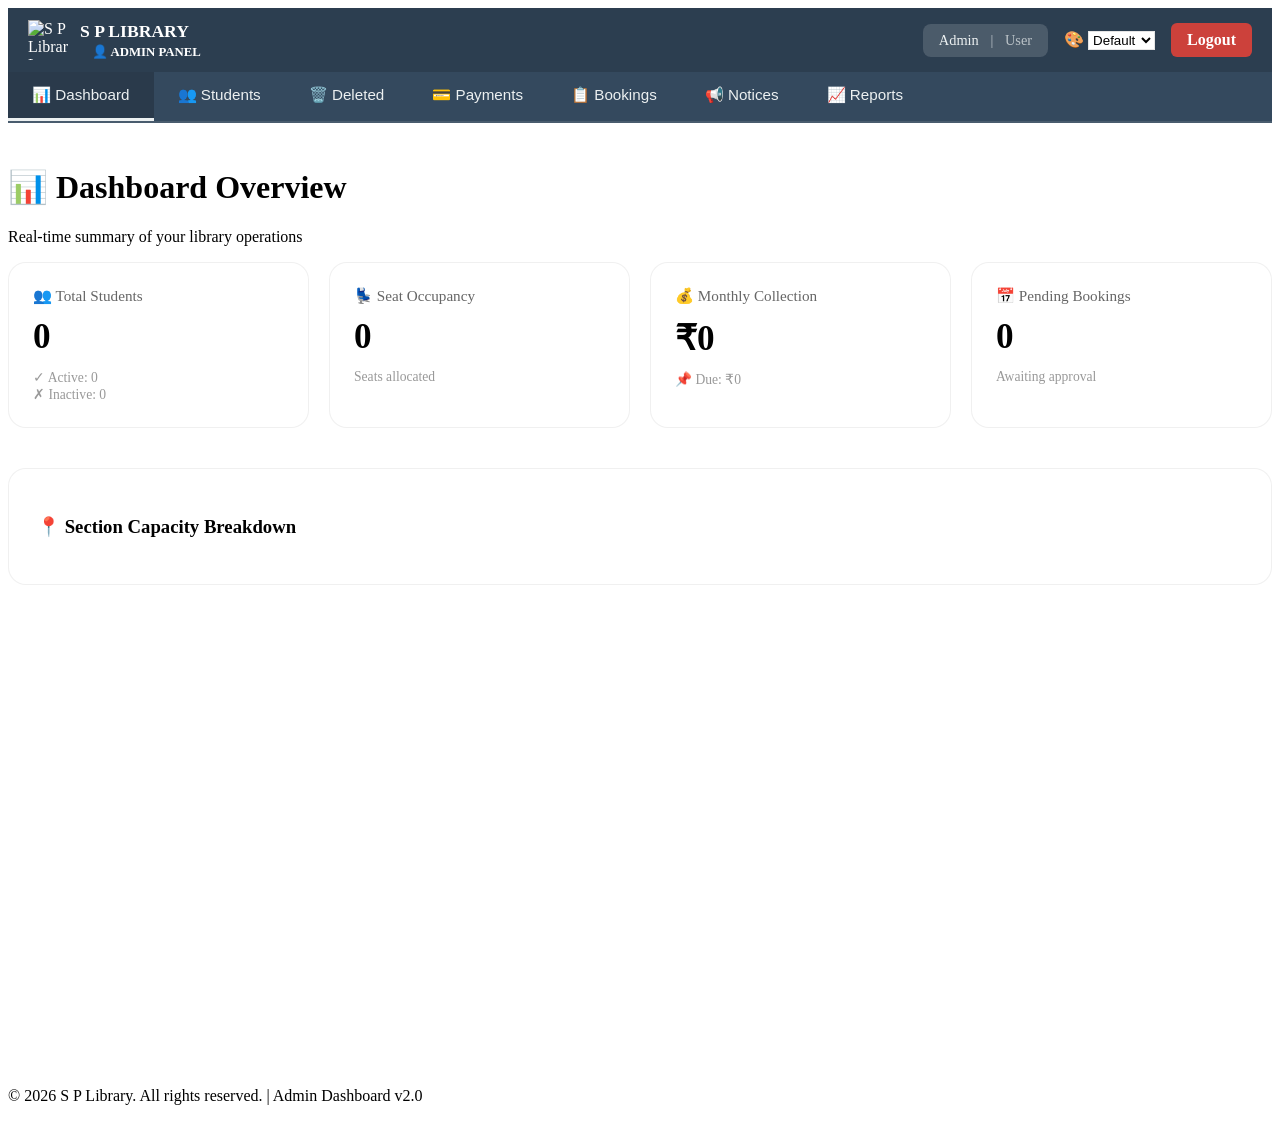
==== admin-dashboard.html @ a55e6c6b "new featured added and working on it still" ====
<!DOCTYPE html>
<html lang="en">
<head>
    <meta charset="utf-8">
    <meta name="viewport" content="width=device-width,initial-scale=1">
    <title>Admin Dashboard | S P Library</title>
    <link rel="stylesheet" href="styles.css">
    <style>
        /* Admin-specific styles */
        .admin-header { background: linear-gradient(135deg, #2c3e50 0%, #34495e 100%); padding: 0; border-bottom: 3px solid var(--theme-primary); }
        .admin-header-top { display: flex; justify-content: space-between; align-items: center; padding: 12px 20px; background: #2c3e50; }
        .admin-brand { display: flex; align-items: center; gap: 12px; color: white; }
        .admin-brand img { height: 40px; width: 40px; }
        .admin-brand-text { font-weight: 700; font-size: 1.1rem; }
        .admin-brand-badge { background: var(--theme-primary); padding: 4px 12px; border-radius: 20px; font-size: 0.8rem; font-weight: 600; }
        .admin-user-info { display: flex; align-items: center; gap: 16px; color: #ecf0f1; }
        .admin-user-badge { background: rgba(255,255,255,0.15); padding: 8px 16px; border-radius: 8px; font-size: 0.9rem; }
        .admin-nav-tabs { display: flex; gap: 0; background: #34495e; border-bottom: 2px solid rgba(255,255,255,0.1); }
        .admin-nav-tab { color: #ecf0f1; padding: 14px 24px; border: none; background: none; cursor: pointer; font-size: 0.95rem; font-weight: 500; border-bottom: 3px solid transparent; transition: all 0.3s; }
        .admin-nav-tab:hover { background: rgba(255,255,255,0.05); }
        .admin-nav-tab.active { border-bottom-color: var(--theme-primary); background: rgba(0,0,0,0.2); }
        .admin-content { min-height: 100vh; padding: 24px 0; }
        .dashboard-stats { display: grid; grid-template-columns: repeat(auto-fit, minmax(240px, 1fr)); gap: 20px; margin-bottom: 40px; }
        .stat-card { background: #fff; border-radius: 18px; padding: 24px; border: 1px solid rgba(0,0,0,0.06); }
        .stat-value { font-size: 2.2rem; font-weight: 700; color: var(--theme-primary); margin: 12px 0; }
        .stat-label { font-size: 0.95rem; color: #666; }
        .section-breakdown { display: grid; grid-template-columns: repeat(2, 1fr); gap: 12px; margin-top: 16px; }
        .section-row { padding: 12px; background: rgba(0,0,0,0.02); border-radius: 8px; }
        .section-name { font-weight: 600; font-size: 0.9rem; }
        .section-info { font-size: 0.85rem; color: #666; }
        .dashboard-section { background: #fff; border-radius: 18px; padding: 28px; margin-bottom: 24px; border: 1px solid rgba(0,0,0,0.06); }
        .dashboard-grid { display: grid; grid-template-columns: 2fr 1fr; gap: 24px; }
        @media (max-width: 1024px) { .dashboard-grid { grid-template-columns: 1fr; } }
        /* Filter and Sort Controls */
        .filter-toolbar { display: flex; gap: 12px; flex-wrap: wrap; margin-bottom: 20px; padding: 16px; background: rgba(0,0,0,0.02); border-radius: 10px; align-items: center; }
        .filter-group { display: flex; gap: 8px; align-items: center; }
        .filter-label { font-size: 0.9rem; font-weight: 600; color: #666; }
        .filter-input, .filter-select { padding: 8px 12px; border: 1px solid rgba(0,0,0,0.12); border-radius: 6px; font-size: 0.85rem; }
        .filter-input { min-width: 180px; }
        .filter-select { min-width: 120px; }
        .btn-filter { padding: 8px 16px; background: var(--theme-primary); color: white; border: none; border-radius: 6px; cursor: pointer; font-size: 0.85rem; font-weight: 600; }
        .btn-filter:hover { opacity: 0.9; }
        .btn-export { padding: 8px 16px; background: #27ae60; color: white; border: none; border-radius: 6px; cursor: pointer; font-size: 0.85rem; font-weight: 600; }
        .data-table { width: 100%; border-collapse: collapse; margin-top: 16px; }
        .data-table thead { background: rgba(0,0,0,0.05); }
        .data-table th { padding: 12px; text-align: left; font-weight: 600; font-size: 0.9rem; border-bottom: 2px solid rgba(0,0,0,0.1); cursor: pointer; }
        .data-table th:hover { background: rgba(0,0,0,0.08); }
        .data-table td { padding: 12px; border-bottom: 1px solid rgba(0,0,0,0.05); font-size: 0.9rem; }
        .data-table tr:hover { background: rgba(0,0,0,0.02); }
        .sort-indicator { font-size: 0.8rem; margin-left: 4px; }
        .list-container { max-height: 500px; overflow-y: auto; border: 1px solid rgba(0,0,0,0.05); border-radius: 8px; }
        .list-item { padding: 12px; background: #fff; border-bottom: 1px solid rgba(0,0,0,0.05); font-size: 0.9rem; border-left: 3px solid var(--theme-primary); }
        .badge { display: inline-block; padding: 4px 10px; border-radius: 20px; font-size: 0.8rem; font-weight: 600; }
        .badge-success { background: rgba(76,175,80,0.2); color: #2e7d32; }
        .badge-warning { background: rgba(255,193,7,0.2); color: #f57f17; }
        .badge-danger { background: rgba(244,67,54,0.2); color: #c62828; }
        .badge-info { background: rgba(33,150,243,0.2); color: #1565c0; }
        .badge-pending { background: rgba(255,152,0,0.2); color: #e65100; }
        .btn-group { display: flex; gap: 6px; flex-wrap: wrap; }
        .btn-small { padding: 6px 12px; font-size: 0.8rem; border: none; border-radius: 6px; cursor: pointer; }
        .btn-primary { background: var(--theme-primary); color: white; }
        .btn-secondary { background: rgba(0,0,0,0.1); color: #333; }
        .btn-danger { background: rgba(244,67,54,0.2); color: #c62828; }
        .btn-print { padding: 8px 16px; background: #3498db; color: white; border: none; border-radius: 6px; cursor: pointer; font-size: 0.85rem; font-weight: 600; }
        .btn-print:hover { opacity: 0.9; }
        .form-row { margin-bottom: 16px; }
        .form-row label { display: block; font-weight: 600; margin-bottom: 6px; font-size: 0.9rem; }
        .form-row input, .form-row select, .form-row textarea { width: 100%; padding: 10px; border: 1px solid rgba(0,0,0,0.12); border-radius: 8px; font-size: 0.9rem; font-family: inherit; box-sizing: border-box; }
        .form-row textarea { resize: vertical; min-height: 80px; }
        .empty-state { text-align: center; padding: 40px 20px; color: #999; }
        .empty-state-icon { font-size: 3rem; margin-bottom: 12px; }
        /* Print Styles */
        @media print {
            .admin-header, .filter-toolbar, .theme-selector-wrapper, .right-controls, .admin-nav-tabs { display: none !important; }
            .btn-print, .btn-filter, .btn-export, .btn-small, .admin-content { display: block !important; }
            .admin-content { padding: 20px; background: white; }
            .print-header { border-bottom: 2px solid #000; padding-bottom: 15px; margin-bottom: 20px; }
            .print-title { font-size: 20px; font-weight: bold; margin: 10px 0; }
            .print-info { font-size: 12px; color: #666; margin: 5px 0; }
            .data-table { width: 100%; border-collapse: collapse; }
            .data-table th { background: #f0f0f0; border: 1px solid #999; padding: 8px; text-align: left; font-weight: bold; }
            .data-table td { border: 1px solid #999; padding: 8px; }
            .data-table tr:nth-child(even) { background: #f9f9f9; }
            .badge { border: 1px solid #999; }
            .tab-content { page-break-inside: avoid; }
            body { font-family: Arial, sans-serif; font-size: 12px; color: #000; }
        }
        @media (max-width: 768px) { 
            .admin-nav-tabs { flex-wrap: wrap; }
            .admin-nav-tab { padding: 10px 16px; font-size: 0.85rem; }
            .filter-toolbar { flex-direction: column; }
            .filter-group { width: 100%; }
            .filter-input { width: 100%; min-width: unset; }
            .filter-select { width: 100%; min-width: unset; }
            .dashboard-grid { grid-template-columns: 1fr; }
            .data-table { font-size: 0.8rem; }
            .data-table th, .data-table td { padding: 8px; }
        }
    </style>
</head>
<body>
    <!-- Admin Header (Distinct from normal header) -->
    <header class="admin-header">
        <div class="admin-header-top">
            <div class="admin-brand">
                <img src="assets/Logo%20Library_page-0001.jpg" alt="S P Library Logo">
                <div>
                    <div class="admin-brand-text">S P LIBRARY</div>
                    <span class="admin-brand-badge">👤 ADMIN PANEL</span>
                </div>
            </div>
            
            <div class="admin-user-info">
                <div class="admin-user-badge">
                    <span id="admin-display-name">Admin</span> 
                    <span style="opacity: 0.7; margin-left: 8px;">|</span>
                    <span style="opacity: 0.7; margin-left: 8px;" id="admin-display-role">User</span>
                </div>
                <div class="theme-selector-wrapper" style="margin: 0;">
                    <label class="theme-selector-label">🎨</label>
                    <select id="theme-selector" style="background: #fff; border: 1px solid rgba(0,0,0,0.1);">
                        <option value="default">Default</option>
                        <option value="dark">Dark</option>
                        <option value="pink">Pink</option>
                        <option value="skyblue">Sky</option>
                        <option value="baghwa">Orange</option>
                    </select>
                </div>
                <a href="#" id="logout-btn" style="color: white; text-decoration: none; padding: 8px 16px; background: rgba(244,67,54,0.8); border-radius: 6px; font-weight: 600; transition: all 0.3s;" onmouseover="this.style.background='rgba(244,67,54,1)'" onmouseout="this.style.background='rgba(244,67,54,0.8)'">Logout</a>
            </div>
        </div>

        <!-- Admin Navigation Tabs -->
        <div class="admin-nav-tabs">
            <button class="admin-nav-tab active" data-tab="dashboard" onclick="switchTab('dashboard')">📊 Dashboard</button>
            <button class="admin-nav-tab" data-tab="students" onclick="switchTab('students')">👥 Students</button>
            <button class="admin-nav-tab" data-tab="deleted" onclick="switchTab('deleted')">🗑️ Deleted</button>
            <button class="admin-nav-tab" data-tab="payments" onclick="switchTab('payments')">💳 Payments</button>
            <button class="admin-nav-tab" data-tab="bookings" onclick="switchTab('bookings')">📋 Bookings</button>
            <button class="admin-nav-tab" data-tab="notices" onclick="switchTab('notices')">📢 Notices</button>
            <button class="admin-nav-tab" data-tab="reports" onclick="switchTab('reports')">📈 Reports</button>
        </div>
    </header>

    <main class="admin-content">
        <div class="container">
            <!-- Dashboard Tab -->
            <div id="tab-dashboard" class="tab-content">
                <h1>📊 Dashboard Overview</h1>
                <p class="lead">Real-time summary of your library operations</p>

                <div class="dashboard-stats">
                    <div class="stat-card">
                        <div class="stat-label">👥 Total Students</div>
                        <div class="stat-value" id="stat-total">0</div>
                        <div style="font-size: 0.85rem; color: #999;">
                            <div id="stat-active">✓ Active: 0</div>
                            <div id="stat-inactive">✗ Inactive: 0</div>
                        </div>
                    </div>

                    <div class="stat-card">
                        <div class="stat-label">💺 Seat Occupancy</div>
                        <div class="stat-value" id="stat-seats">0</div>
                        <div style="font-size: 0.85rem; color: #999;">Seats allocated</div>
                    </div>

                    <div class="stat-card">
                        <div class="stat-label">💰 Monthly Collection</div>
                        <div class="stat-value" id="stat-paid">₹0</div>
                        <div style="font-size: 0.85rem; color: #999;">
                            <div id="stat-due">📌 Due: ₹0</div>
                        </div>
                    </div>

                    <div class="stat-card">
                        <div class="stat-label">📅 Pending Bookings</div>
                        <div class="stat-value" id="stat-bookings">0</div>
                        <div style="font-size: 0.85rem; color: #999;">Awaiting approval</div>
                    </div>
                </div>

                <div class="dashboard-section">
                    <h3>📍 Section Capacity Breakdown</h3>
                    <div class="section-breakdown" id="section-breakdown">
                        <!-- Populated by JavaScript -->
                    </div>
                </div>
            </div>

            <!-- Students Tab -->
            <div id="tab-students" class="tab-content" style="display:none;">
                <h1>👥 Students Management</h1>
                <p class="lead">Register students, enforce seat and section rules, and manage photo-based records.</p>
                
                <div class="dashboard-grid">
                    <div>
                        <div class="dashboard-section">
                            <h3>📝 Register New Student</h3>
                            <form id="student-form">
                                <div class="form-row">
                                    <label>Student Name *</label>
                                    <input type="text" id="student-name" required>
                                </div>
                                <div class="form-row">
                                    <label>Phone</label>
                                    <input type="tel" id="student-phone">
                                </div>
                                <div class="form-row">
                                    <label>Adhar Number</label>
                                    <input type="text" id="student-adhar">
                                </div>
                                <div class="form-row">
                                    <label>Father / Guardian Name</label>
                                    <input type="text" id="student-father">
                                </div>
                                <div class="form-row">
                                    <label>Parent Phone</label>
                                    <input type="tel" id="student-parent-phone">
                                </div>
                                <div class="form-row">
                                    <label>Gender</label>
                                    <select id="student-gender">
                                        <option value="">Select</option>
                                        <option value="Male">Male</option>
                                        <option value="Female">Female</option>
                                        <option value="Other">Other</option>
                                    </select>
                                </div>
                                <div class="form-row">
                                    <label>Date of Birth</label>
                                    <input type="date" id="student-dob">
                                </div>
                                <div class="form-row">
                                    <label>Address</label>
                                    <textarea id="student-address"></textarea>
                                </div>
                                <div class="form-row">
                                    <label>Exam Preparation</label>
                                    <input type="text" id="student-exam">
                                </div>
                                <div class="form-row">
                                    <label>Section *</label>
                                    <select id="student-section" required>
                                        <option value="">Select Section</option>
                                        <option value="A">Section A</option>
                                        <option value="B">Section B</option>
                                        <option value="C">Section C</option>
                                        <option value="D">Section D</option>
                                    </select>
                                </div>
                                <div class="form-row">
                                    <label>Seat Number *</label>
                                    <input type="text" id="student-seat" required>
                                </div>
                                <div class="form-row">
                                    <label>Seat Type</label>
                                    <select id="student-seat-type">
                                        <option value="Fixed">Fixed</option>
                                        <option value="Flexible">Flexible</option>
                                    </select>
                                </div>
                                <div class="form-row">
                                    <label>Status</label>
                                    <select id="student-status">
                                        <option value="Active">Active</option>
                                        <option value="Inactive">Inactive</option>
                                    </select>
                                </div>
                                <div class="form-row">
                                    <label>Payment Status</label>
                                    <select id="student-payment-status">
                                        <option value="Not Paid">Not Paid</option>
                                        <option value="Due">Due</option>
                                        <option value="Paid">Paid</option>
                                    </select>
                                </div>
                                <div class="form-row">
                                    <label>Due Amount (₹)</label>
                                    <input type="number" id="student-due" min="0" value="0">
                                </div>
                                <div class="form-row">
                                    <label>Student Photo</label>
                                    <input type="file" id="student-photo" accept="image/*">
                                    <div id="student-photo-preview" style="margin-top:10px; display:none;"></div>
                                </div>
                                <button type="submit" class="btn-small btn-primary" style="width:100%;">Save Student</button>
                            </form>
                        </div>
                    </div>
                    <div>
                        <div class="dashboard-section">
                            <div class="filter-toolbar">
                                <div class="filter-group">
                                    <label class="filter-label">🔍 Search</label>
                                    <input type="text" class="filter-input" id="search-students" placeholder="Name, Phone, Adhar...">
                                </div>
                                <div class="filter-group">
                                    <label class="filter-label">Status</label>
                                    <select class="filter-select" id="filter-status">
                                        <option value="">All</option>
                                        <option value="Active">Active</option>
                                        <option value="Inactive">Inactive</option>
                                    </select>
                                </div>
                                <div class="filter-group">
                                    <label class="filter-label">Section</label>
                                    <select class="filter-select" id="filter-section">
                                        <option value="">All</option>
                                        <option value="A">Section A</option>
                                        <option value="B">Section B</option>
                                        <option value="C">Section C</option>
                                        <option value="D">Section D</option>
                                    </select>
                                </div>
                                <div class="filter-group">
                                    <label class="filter-label">Seat</label>
                                    <input type="text" class="filter-input" id="filter-seat" placeholder="e.g. 12">
                                </div>
                                <div class="filter-group">
                                    <label class="filter-label">Seat Type</label>
                                    <select class="filter-select" id="filter-seat-type">
                                        <option value="">All</option>
                                        <option value="Fixed">Fixed</option>
                                        <option value="Flexible">Flexible</option>
                                    </select>
                                </div>
                                <div class="filter-group">
                                    <label class="filter-label">Payment</label>
                                    <select class="filter-select" id="filter-payment">
                                        <option value="">All</option>
                                        <option value="Paid">Paid</option>
                                        <option value="Due">Due</option>
                                        <option value="Not Paid">Not Paid</option>
                                    </select>
                                </div>
                                <button class="btn-filter" onclick="applyStudentFilters()">Apply Filters</button>
                                <button class="btn-export" onclick="exportStudentsData()">📥 Export</button>
                                <button class="btn-print" onclick="printCurrentView('students')">🖨️ Print</button>
                                <button class="btn-small btn-secondary" onclick="toggleStudentPhotos()" id="toggle-photos-btn">🖼️ Show Photos</button>
                            </div>

                            <div id="students-container">
                                <table class="data-table">
                                    <thead>
                                        <tr>
                                            <th onclick="sortStudents('studentName')">Name <span class="sort-indicator">↕️</span></th>
                                            <th onclick="sortStudents('phone')">Phone <span class="sort-indicator">↕️</span></th>
                                            <th onclick="sortStudents('currentSection')">Section <span class="sort-indicator">↕️</span></th>
                                            <th onclick="sortStudents('currentSeat')">Seat <span class="sort-indicator">↕️</span></th>
                                            <th onclick="sortStudents('status')">Status <span class="sort-indicator">↕️</span></th>
                                            <th onclick="sortStudents('paymentStatus')">Payment <span class="sort-indicator">↕️</span></th>
                                            <th>Actions</th>
                                        </tr>
                                    </thead>
                                    <tbody id="students-tbody"></tbody>
                                </table>
                            </div>
                        </div>
                    </div>
                </div>
            </div>

            <!-- Deleted Students Tab -->
            <div id="tab-deleted" class="tab-content" style="display:none;">
                <h1>🗑️ Deleted Students</h1>
                <p class="lead">Review archived records by section, seat, and status before restoring them.</p>
                <div class="dashboard-section">
                    <div class="filter-toolbar">
                        <div class="filter-group">
                            <label class="filter-label">🔍 Search</label>
                            <input type="text" class="filter-input" id="search-deleted" placeholder="Name, Phone, Adhar...">
                        </div>
                        <div class="filter-group">
                            <label class="filter-label">Section</label>
                            <select class="filter-select" id="filter-deleted-section">
                                <option value="">All</option>
                                <option value="A">Section A</option>
                                <option value="B">Section B</option>
                                <option value="C">Section C</option>
                                <option value="D">Section D</option>
                            </select>
                        </div>
                        <div class="filter-group">
                            <label class="filter-label">Seat</label>
                            <input type="text" class="filter-input" id="filter-deleted-seat" placeholder="e.g. 12">
                        </div>
                        <button class="btn-filter" onclick="applyDeletedFilters()">Apply Filters</button>
                        <button class="btn-export" onclick="exportDeletedStudentsData()">📥 Export</button>
                        <button class="btn-print" onclick="printCurrentView('deleted')">🖨️ Print</button>
                    </div>
                    <table class="data-table">
                        <thead>
                            <tr>
                                <th>Name</th>
                                <th>Phone</th>
                                <th>Section</th>
                                <th>Seat</th>
                                <th>Status</th>
                                <th>Deleted On</th>
                                <th>Actions</th>
                            </tr>
                        </thead>
                        <tbody id="deleted-students-tbody"></tbody>
                    </table>
                </div>
            </div>

            <!-- Payments Tab -->
            <div id="tab-payments" class="tab-content" style="display:none;">
                <h1>💳 Payment Management</h1>
                
                <div class="dashboard-grid">
                    <div>
                        <div class="dashboard-section">
                            <div class="filter-toolbar">
                                <div class="filter-group">
                                    <label class="filter-label">Month</label>
                                    <input type="month" class="filter-select" id="filter-month">
                                </div>
                                <div class="filter-group">
                                    <label class="filter-label">Status</label>
                                    <select class="filter-select" id="filter-payment-status">
                                        <option value="">All</option>
                                        <option value="Paid">Paid</option>
                                        <option value="Due">Due</option>
                                    </select>
                                </div>
                                <div class="filter-group">
                                    <label class="filter-label">Mode</label>
                                    <select class="filter-select" id="filter-mode">
                                        <option value="">All</option>
                                        <option value="Cash">Cash</option>
                                        <option value="Check">Check</option>
                                        <option value="UPI">UPI</option>
                                        <option value="Bank">Bank Transfer</option>
                                    </select>
                                </div>
                                <button class="btn-filter" onclick="applyPaymentFilters()">Apply</button>
                                <button class="btn-export" onclick="exportPaymentsData()">📥 Export</button>
                                <button class="btn-print" onclick="printCurrentView('payments')">🖨️ Print</button>
                            </div>

                            <table class="data-table">
                                <thead>
                                    <tr>
                                        <th onclick="sortPayments('studentName')">Student <span class="sort-indicator">↕️</span></th>
                                        <th onclick="sortPayments('paymentDate')">Date <span class="sort-indicator">↕️</span></th>
                                        <th onclick="sortPayments('amount')">Amount <span class="sort-indicator">↕️</span></th>
                                        <th onclick="sortPayments('paidAmount')">Paid <span class="sort-indicator">↕️</span></th>
                                        <th onclick="sortPayments('mode')">Mode <span class="sort-indicator">↕️</span></th>
                                        <th onclick="sortPayments('paymentStatus')">Status <span class="sort-indicator">↕️</span></th>
                                    </tr>
                                </thead>
                                <tbody id="payments-tbody"></tbody>
                            </table>
                        </div>
                    </div>
                    <div>
                        <div class="dashboard-section">
                            <h3>📊 Monthly Summary</h3>
                            <div style="padding: 16px; background: rgba(0,0,0,0.02); border-radius: 8px;">
                                <p>Month: <strong id="pm-month">—</strong></p>
                                <p style="margin-top: 12px;">Expected: <strong style="color: var(--theme-primary); font-size: 1.2rem;" id="pm-expected">₹0</strong></p>
                                <p style="margin-top: 12px;">Paid: <strong style="color: #27ae60; font-size: 1.2rem;" id="pm-paid">₹0</strong></p>
                                <p style="margin-top: 12px;">Due: <strong style="color: #e74c3c; font-size: 1.2rem;" id="pm-due">₹0</strong></p>
                                <p style="margin-top: 12px; border-top: 1px solid rgba(0,0,0,0.1); padding-top: 12px;">Records: <strong id="pm-count">0</strong></p>
                            </div>

                            <h4 style="margin-top: 24px;">Quick Record</h4>
                            <form id="payment-form">
                                <div class="form-row">
                                    <label>Student ID / Name</label>
                                    <input type="text" id="pay-student" placeholder="Student ID or Name" required>
                                </div>
                                <div class="form-row">
                                    <label>Amount Paid (₹)</label>
                                    <input type="number" id="pay-amount" placeholder="Amount" min="0" required>
                                </div>
                                <div class="form-row">
                                    <label>Payment Mode</label>
                                    <select id="pay-mode" required>
                                        <option value="">Select Mode</option>
                                        <option value="Cash">Cash</option>
                                        <option value="Check">Check</option>
                                        <option value="UPI">UPI</option>
                                        <option value="Bank">Bank Transfer</option>
                                    </select>
                                </div>
                                <button type="submit" class="btn-small btn-primary" style="width:100%;">Record Payment</button>
                            </form>
                        </div>
                    </div>
                </div>
            </div>

            <!-- Bookings Tab -->
            <div id="tab-bookings" class="tab-content" style="display:none;">
                <h1>📋 Bookings & Inquiries</h1>
                
                <div class="dashboard-section">
                    <div class="filter-toolbar">
                        <div class="filter-group">
                            <label class="filter-label">Status</label>
                            <select class="filter-select" id="filter-booking-status">
                                <option value="">All</option>
                                <option value="Pending">Pending</option>
                                <option value="Approved">Approved</option>
                                <option value="Rejected">Rejected</option>
                            </select>
                        </div>
                        <div class="filter-group">
                            <label class="filter-label">Section</label>
                            <select class="filter-select" id="filter-booking-section">
                                <option value="">All</option>
                                <option value="A">Section A</option>
                                <option value="B">Section B</option>
                                <option value="C">Section C</option>
                                <option value="D">Section D</option>
                            </select>
                        </div>
                        <div class="filter-group">
                            <label class="filter-label">🔍 Search</label>
                            <input type="text" class="filter-input" id="search-bookings" placeholder="Name, Phone, Email...">
                        </div>
                        <button class="btn-filter" onclick="applyBookingFilters()">Apply</button>
                        <button class="btn-export" onclick="exportBookingsData()">📥 Export</button>
                        <button class="btn-print" onclick="printCurrentView('bookings')">🖨️ Print</button>
                    </div>

                    <table class="data-table">
                        <thead>
                            <tr>
                                <th onclick="sortBookings('name')">Name <span class="sort-indicator">↕️</span></th>
                                <th onclick="sortBookings('phone')">Phone <span class="sort-indicator">↕️</span></th>
                                <th>Purpose</th>
                                <th onclick="sortBookings('requestedSection')">Section <span class="sort-indicator">↕️</span></th>
                                <th onclick="sortBookings('status')">Status <span class="sort-indicator">↕️</span></th>
                                <th>Actions</th>
                            </tr>
                        </thead>
                        <tbody id="bookings-tbody"></tbody>
                    </table>
                </div>
            </div>

            <!-- Notices Tab -->
            <div id="tab-notices" class="tab-content" style="display:none;">
                <h1>📢 Notice Management</h1>
                
                <div class="dashboard-grid">
                    <div>
                        <div class="dashboard-section">
                            <h3>Create New Notice</h3>
                            <form id="notice-form">
                                <div class="form-row">
                                    <label>📝 Title</label>
                                    <input type="text" id="notice-title" placeholder="e.g., Summer Session Open" required>
                                </div>
                                <div class="form-row">
                                    <label>📄 Content</label>
                                    <textarea id="notice-content" placeholder="Enter notice details..." required></textarea>
                                </div>
                                <div class="form-row">
                                    <label>📅 Expiry Date (Optional)</label>
                                    <input type="date" id="notice-expiry">
                                </div>
                                <button type="submit" class="btn-small btn-primary" style="width:100%;">Upload Notice</button>
                            </form>
                        </div>
                    </div>
                    <div>
                        <div class="dashboard-section">
                            <div class="btn-group" style="margin-bottom: 12px;">
                                <button class="btn-print" onclick="printCurrentView('notices')">🖨️ Print Notices</button>
                            </div>
                            <h3>Active Notices</h3>
                            <div class="list-container" id="notices-list"></div>
                        </div>
                    </div>
                </div>
            </div>

            <!-- Reports Tab -->
            <div id="tab-reports" class="tab-content" style="display:none;">
                <h1>📈 Reports & Analytics</h1>
                
                <div class="dashboard-section">
                    <div class="filter-toolbar">
                        <div class="filter-group">
                            <label class="filter-label">Period</label>
                            <select class="filter-select" id="report-period">
                                <option value="month">This Month</option>
                                <option value="quarter">This Quarter</option>
                                <option value="year">This Year</option>
                            </select>
                        </div>
                        <button class="btn-filter" onclick="generateReport()">Generate Report</button>
                        <button class="btn-export" onclick="exportReport()">📥 Export Report</button>
                        <button class="btn-print" onclick="printCurrentView('reports')">🖨️ Print Report</button>
                    </div>

                    <div style="display: grid; grid-template-columns: repeat(auto-fit, minmax(250px, 1fr)); gap: 20px; margin-top: 20px;">
                        <div class="stat-card">
                            <h4>Total Revenue</h4>
                            <div class="stat-value" id="report-revenue">₹0</div>
                        </div>
                        <div class="stat-card">
                            <h4>Avg Payment/Student</h4>
                            <div class="stat-value" id="report-avg">₹0</div>
                        </div>
                        <div class="stat-card">
                            <h4>Collection Rate</h4>
                            <div class="stat-value" id="report-rate">0%</div>
                        </div>
                        <div class="stat-card">
                            <h4>Occupancy Rate</h4>
                            <div class="stat-value" id="report-occupancy">0%</div>
                        </div>
                    </div>
                </div>
            </div>
        </div>
    </main>

    <footer class="footer">
        <div class="container">
            <p>&copy; 2026 S P Library. All rights reserved. | Admin Dashboard v2.0</p>
        </div>
    </footer>

    <script src="theme.js"></script>
    <script src="api-client.js"></script>
    <script src="navigation.js"></script>
    <script src="header-widgets.js"></script>
    <script src="admin-auth.js"></script>
    <script src="hamburger.js"></script>

    <script>
        // Admin Dashboard v2.0 - Complete Rewrite
        const session = adminAuth.requireAdmin();
        if (!session) throw new Error('Redirecting to login');

        document.getElementById('admin-display-name').textContent = session.username;
        document.getElementById('admin-display-role').textContent = session.role;

        document.getElementById('logout-btn').addEventListener('click', (e) => {
            e.preventDefault();
            adminAuth.logout();
        });

        // ==================== Tab Switching ====================
        function switchTab(tabName) {
            document.querySelectorAll('.tab-content').forEach(tab => tab.style.display = 'none');
            const targetTab = document.getElementById('tab-' + tabName);
            if (targetTab) targetTab.style.display = 'block';
            
            document.querySelectorAll('.admin-nav-tab').forEach(btn => btn.classList.remove('active'));
            const activeButton = document.querySelector('.admin-nav-tab[data-tab="' + tabName + '"]');
            if (activeButton) activeButton.classList.add('active');

            if (tabName === 'dashboard') loadDashboardData();
            else if (tabName === 'students') loadStudentsData();
            else if (tabName === 'payments') loadPaymentsData();
            else if (tabName === 'bookings') loadBookingsData();
            else if (tabName === 'notices') loadNoticesData();
        }

        // ==================== Data Management ====================
        let allStudents = [];
        let allPayments = [];
        let allBookings = [];
        let allNotices = [];
        let allDeletedStudents = [];
        let showStudentPhotos = false;
        let selectedStudentPhotoData = '';
        let currentPrintData = {
            students: [],
            deletedStudents: [],
            payments: [],
            bookings: [],
            notices: [],
            reports: null
        };

        async function loadDashboardData() {
            try {
                if (!apiClient.isEnabled) {
                    loadLocalDashboard();
                    return;
                }

                const summary = await apiClient.request('dashboardSummary', {}, { method: 'POST' });
                if (summary.summary) {
                    updateDashboardStats(summary.summary);
                }

                const paymentSummary = await apiClient.request('monthlyCollectionSummary', {}, { method: 'POST' });
                if (paymentSummary.summary) {
                    updatePaymentSummary(paymentSummary.summary);
                }

                const bookings = await apiClient.request('listBookings', {}, { method: 'POST' });
                if (bookings.bookings) {
                    document.getElementById('stat-bookings').textContent = bookings.bookings.filter(b => String(b.status || '').toUpperCase() === 'PENDING').length;
                }
            } catch (error) {
                console.error('Dashboard load error:', error);
                loadLocalDashboard();
            }
        }

        async function loadStudentsData() {
            try {
                if (apiClient.isEnabled) {
                    const response = await apiClient.request('listStudents', {}, { method: 'POST' });
                    allStudents = response.students || [];
                } else {
                    allStudents = JSON.parse(localStorage.getItem('spLibraryStudentRegistrations') || '[]');
                }
                renderStudentsTable(allStudents);
            } catch (error) {
                console.error('Error loading students:', error);
            }
        }

        async function loadDeletedStudentsData() {
            try {
                if (apiClient.isEnabled) {
                    const response = await apiClient.request('listDeletedStudents', {}, { method: 'POST' });
                    allDeletedStudents = response.deletedStudents || [];
                } else {
                    allDeletedStudents = [];
                }
                renderDeletedStudentsTable(allDeletedStudents);
            } catch (error) {
                console.error('Error loading deleted students:', error);
            }
        }

        async function loadPaymentsData() {
            try {
                if (apiClient.isEnabled) {
                    const response = await apiClient.request('listPayments', {}, { method: 'POST' });
                    allPayments = response.payments || [];
                    
                    const summary = await apiClient.request('monthlyCollectionSummary', {}, { method: 'POST' });
                    if (summary.summary) updatePaymentSummary(summary.summary);
                }
                renderPaymentsTable(allPayments);
            } catch (error) {
                console.error('Error loading payments:', error);
            }
        }

        async function loadBookingsData() {
            try {
                if (apiClient.isEnabled) {
                    const response = await apiClient.request('listBookings', {}, { method: 'POST' });
                    allBookings = response.bookings || [];
                }
                renderBookingsTable(allBookings);
            } catch (error) {
                console.error('Error loading bookings:', error);
            }
        }

        async function loadNoticesData() {
            try {
                if (apiClient.isEnabled) {
                    const response = await apiClient.request('listNotices', {}, { method: 'POST' });
                    allNotices = response.notices || [];
                } else {
                    allNotices = JSON.parse(localStorage.getItem('spLibraryNotices') || '[]');
                }
                renderNoticesList(allNotices);
            } catch (error) {
                console.error('Error loading notices:', error);
            }
        }

        // ==================== Rendering Functions ====================
        function renderStudentsTable(students) {
            const tbody = document.getElementById('students-tbody');
            currentPrintData.students = Array.isArray(students) ? students : [];
            tbody.innerHTML = '';
            
            if (students.length === 0) {
                tbody.innerHTML = '<tr><td colspan="7" style="text-align:center; padding: 40px; color: #999;">No students found</td></tr>';
                return;
            }

            students.forEach(student => {
                const row = document.createElement('tr');
                const photoCell = showStudentPhotos && student.photoDriveUrl ? `<td><img src="${student.photoDriveUrl}" alt="${student.studentName}" style="width:42px;height:42px;border-radius:50%;object-fit:cover;"></td>` : '';
                row.innerHTML = `
                    <td><strong>${student.studentName || '—'}</strong>${photoCell}</td>
                    <td>${student.phone || '—'}</td>
                    <td><strong>${student.currentSection || '—'}</strong></td>
                    <td>${student.currentSeat || '—'}</td>
                    <td><span class="badge ${student.status === 'Active' ? 'badge-success' : 'badge-danger'}">${student.status || '—'}</span></td>
                    <td><span class="badge ${student.paymentStatus === 'Paid' ? 'badge-success' : 'badge-warning'}">${student.paymentStatus || '—'}</span></td>
                    <td><div class="btn-group"><button class="btn-small btn-secondary" onclick="deleteStudent('${student.id}')">Delete</button></div></td>
                `;
                tbody.appendChild(row);
            });
        }

        function renderDeletedStudentsTable(students) {
            const tbody = document.getElementById('deleted-students-tbody');
            currentPrintData.deletedStudents = Array.isArray(students) ? students : [];
            tbody.innerHTML = '';
            if (!students || students.length === 0) {
                tbody.innerHTML = '<tr><td colspan="7" style="text-align:center; padding: 40px; color: #999;">No deleted students found</td></tr>';
                return;
            }
            students.forEach(student => {
                const row = document.createElement('tr');
                row.innerHTML = `
                    <td><strong>${student.studentName || '—'}</strong></td>
                    <td>${student.phone || '—'}</td>
                    <td>${student.currentSection || '—'}</td>
                    <td>${student.currentSeat || '—'}</td>
                    <td><span class="badge ${student.status === 'Active' ? 'badge-success' : 'badge-danger'}">${student.status || '—'}</span></td>
                    <td>${student.deletedAt || '—'}</td>
                    <td><button class="btn-small btn-primary" onclick="restoreStudent('${student.id}')">Restore</button></td>
                `;
                tbody.appendChild(row);
            });
        }

        function renderPaymentsTable(payments) {
            const tbody = document.getElementById('payments-tbody');
            currentPrintData.payments = Array.isArray(payments) ? payments : [];
            tbody.innerHTML = '';
            
            if (payments.length === 0) {
                tbody.innerHTML = '<tr><td colspan="6" style="text-align:center; padding: 40px; color: #999;">No payments found</td></tr>';
                return;
            }

            payments.forEach(payment => {
                const row = document.createElement('tr');
                const due = parseFloat(payment.amount || 0) - parseFloat(payment.paidAmount || 0);
                row.innerHTML = `
                    <td><strong>${payment.studentName || '—'}</strong></td>
                    <td>${payment.paymentDate || '—'}</td>
                    <td>₹${payment.amount || 0}</td>
                    <td style="color: #27ae60; font-weight: 600;">₹${payment.paidAmount || 0}</td>
                    <td>${payment.mode || '—'}</td>
                    <td><span class="badge ${payment.paymentStatus === 'Paid' ? 'badge-success' : 'badge-warning'}">${payment.paymentStatus || '—'}</span></td>
                `;
                tbody.appendChild(row);
            });
        }

        function renderBookingsTable(bookings) {
            const tbody = document.getElementById('bookings-tbody');
            currentPrintData.bookings = Array.isArray(bookings) ? bookings : [];
            tbody.innerHTML = '';
            
            if (bookings.length === 0) {
                tbody.innerHTML = '<tr><td colspan="6" style="text-align:center; padding: 40px; color: #999;">No bookings found</td></tr>';
                return;
            }

            bookings.forEach(booking => {
                const badgeClass = booking.status === 'Pending' ? 'badge-warning' : booking.status === 'Approved' ? 'badge-success' : 'badge-danger';
                const row = document.createElement('tr');
                row.innerHTML = `
                    <td><strong>${booking.name || '—'}</strong></td>
                    <td>${booking.phone || '—'}</td>
                    <td>${booking.purpose || '—'}</td>
                    <td>${booking.requestedSection || '—'}</td>
                    <td><span class="badge ${badgeClass}">${booking.status || '—'}</span></td>
                    <td>
                        ${booking.status === 'Pending' ? `
                            <button class="btn-small btn-primary" onclick="approveBooking('${booking.bookingId}')">Approve</button>
                            <button class="btn-small btn-danger" onclick="rejectBooking('${booking.bookingId}')">Reject</button>
                        ` : '—'}
                    </td>
                `;
                tbody.appendChild(row);
            });
        }

        function renderNoticesList(notices) {
            const list = document.getElementById('notices-list');
            currentPrintData.notices = Array.isArray(notices) ? notices : [];
            list.innerHTML = '';
            
            if (!notices || notices.length === 0) {
                list.innerHTML = '<div class="empty-state"><div class="empty-state-icon">📭</div>No notices yet</div>';
                return;
            }

            notices.forEach(notice => {
                const div = document.createElement('div');
                div.className = 'list-item';
                div.innerHTML = `
                    <div style="font-weight: 600; margin-bottom: 4px;">${notice.title}</div>
                    <div style="font-size: 0.85rem; color: #666; margin-bottom: 8px;">${(notice.content || '').substring(0, 80)}...</div>
                    ${notice.expiryDate ? `<div style="font-size: 0.8rem; color: #999;">Expires: ${notice.expiryDate}</div>` : ''}
                    <button class="btn-small btn-danger" onclick="deleteNotice('${notice.id}')" style="margin-top: 8px;">Delete</button>
                `;
                list.appendChild(div);
            });
        }

        // ==================== Filter & Sort Functions ====================
        function applyStudentFilters() {
            const search = document.getElementById('search-students').value.toLowerCase();
            const status = document.getElementById('filter-status').value;
            const section = document.getElementById('filter-section').value;
            const seat = document.getElementById('filter-seat').value.toLowerCase();
            const seatType = document.getElementById('filter-seat-type').value;
            const payment = document.getElementById('filter-payment').value;

            let filtered = allStudents.filter(s => {
                const matchSearch = !search || 
                    (s.studentName || '').toLowerCase().includes(search) ||
                    (s.phone || '').includes(search) ||
                    (s.adharNumber || '').includes(search);
                const matchStatus = !status || s.status === status;
                const matchSection = !section || String(s.currentSection || '').toUpperCase() === section;
                const matchSeat = !seat || String(s.currentSeat || '').toLowerCase().includes(seat);
                const matchSeatType = !seatType || s.seatType === seatType;
                const matchPayment = !payment || s.paymentStatus === payment;

                return matchSearch && matchStatus && matchSection && matchSeat && matchSeatType && matchPayment;
            });

            renderStudentsTable(filtered);
        }

        function applyDeletedFilters() {
            const search = document.getElementById('search-deleted').value.toLowerCase();
            const section = document.getElementById('filter-deleted-section').value;
            const seat = document.getElementById('filter-deleted-seat').value.toLowerCase();
            const filtered = allDeletedStudents.filter(s => {
                const matchSearch = !search || (s.studentName || '').toLowerCase().includes(search) || (s.phone || '').includes(search) || (s.adharNumber || '').includes(search);
                const matchSection = !section || String(s.currentSection || '').toUpperCase() === section;
                const matchSeat = !seat || String(s.currentSeat || '').toLowerCase().includes(seat);
                return matchSearch && matchSection && matchSeat;
            });
            renderDeletedStudentsTable(filtered);
        }

        function applyPaymentFilters() {
            const month = document.getElementById('filter-month').value;
            const status = document.getElementById('filter-payment-status').value;
            const mode = document.getElementById('filter-mode').value;

            let filtered = allPayments.filter(p => {
                const matchMonth = !month || p.paymentDate.startsWith(month);
                const matchStatus = !status || p.paymentStatus === status;
                const matchMode = !mode || p.mode === mode;

                return matchMonth && matchStatus && matchMode;
            });

            renderPaymentsTable(filtered);
        }

        function applyBookingFilters() {
            const status = document.getElementById('filter-booking-status').value;
            const section = document.getElementById('filter-booking-section').value;
            const search = document.getElementById('search-bookings').value.toLowerCase();

            let filtered = allBookings.filter(b => {
                const matchStatus = !status || b.status === status;
                const matchSection = !section || b.requestedSection === section;
                const matchSearch = !search || 
                    (b.name || '').toLowerCase().includes(search) ||
                    (b.phone || '').includes(search) ||
                    (b.email || '').toLowerCase().includes(search);

                return matchStatus && matchSection && matchSearch;
            });

            renderBookingsTable(filtered);
        }

        // Sort functions
        let currentSort = { field: null, asc: true };

        function sortStudents(field) {
            currentSort.asc = currentSort.field === field ? !currentSort.asc : true;
            currentSort.field = field;
            
            allStudents.sort((a, b) => {
                const aVal = a[field] || '';
                const bVal = b[field] || '';
                return currentSort.asc ? String(aVal).localeCompare(String(bVal)) : String(bVal).localeCompare(String(aVal));
            });
            renderStudentsTable(allStudents);
        }

        function sortPayments(field) {
            currentSort.asc = currentSort.field === field ? !currentSort.asc : true;
            currentSort.field = field;
            
            allPayments.sort((a, b) => {
                const aVal = a[field] || '';
                const bVal = b[field] || '';
                const aNum = parseFloat(aVal);
                const bNum = parseFloat(bVal);
                
                if (!isNaN(aNum) && !isNaN(bNum)) {
                    return currentSort.asc ? aNum - bNum : bNum - aNum;
                }
                return currentSort.asc ? String(aVal).localeCompare(String(bVal)) : String(bVal).localeCompare(String(aVal));
            });
            renderPaymentsTable(allPayments);
        }

        function sortBookings(field) {
            currentSort.asc = currentSort.field === field ? !currentSort.asc : true;
            currentSort.field = field;
            
            allBookings.sort((a, b) => {
                const aVal = a[field] || '';
                const bVal = b[field] || '';
                return currentSort.asc ? String(aVal).localeCompare(String(bVal)) : String(bVal).localeCompare(String(aVal));
            });
            renderBookingsTable(allBookings);
        }

        // ==================== Action Functions ====================
        async function approveBooking(bookingId) {
            if (!confirm('Approve this booking?')) return;
            try {
                if (apiClient.isEnabled) {
                    await apiClient.request('approveBooking', { bookingId, approvedBy: session.username }, { method: 'POST' });
                }
                alert('Booking approved!');
                loadBookingsData();
            } catch (error) {
                alert('Error: ' + error.message);
            }
        }

        async function rejectBooking(bookingId) {
            const reason = prompt('Enter rejection reason:');
            if (!reason) return;
            try {
                if (apiClient.isEnabled) {
                    await apiClient.request('rejectBooking', { bookingId, reason }, { method: 'POST' });
                }
                alert('Booking rejected!');
                loadBookingsData();
            } catch (error) {
                alert('Error: ' + error.message);
            }
        }

        async function deleteNotice(id) {
            if (!confirm('Delete this notice?')) return;
            try {
                if (apiClient.isEnabled) {
                    await apiClient.request('deleteNotice', { id }, { method: 'POST' });
                }
                alert('Notice deleted!');
                loadNoticesData();
            } catch (error) {
                alert('Error: ' + error.message);
            }
        }

        async function deleteStudent(id) {
            if (!confirm('Delete this student and move them to the deleted list?')) return;
            try {
                if (apiClient.isEnabled) {
                    await apiClient.request('deleteStudent', { id, deletedBy: session.username, reason: 'Deleted from admin panel' }, { method: 'POST' });
                }
                alert('Student deleted successfully.');
                loadStudentsData();
                loadDeletedStudentsData();
            } catch (error) {
                alert('Error: ' + error.message);
            }
        }

        async function restoreStudent(id) {
            try {
                if (apiClient.isEnabled) {
                    await apiClient.request('restoreStudent', { id }, { method: 'POST' });
                }
                alert('Student restored successfully.');
                loadDeletedStudentsData();
                loadStudentsData();
            } catch (error) {
                alert('Error: ' + error.message);
            }
        }

        function toggleStudentPhotos() {
            showStudentPhotos = !showStudentPhotos;
            document.getElementById('toggle-photos-btn').textContent = showStudentPhotos ? '🖼️ Hide Photos' : '🖼️ Show Photos';
            renderStudentsTable(allStudents);
        }

        function getCurrentExportData(viewName) {
            if (viewName === 'students') return currentPrintData.students.length ? currentPrintData.students : allStudents;
            if (viewName === 'deleted') return currentPrintData.deletedStudents.length ? currentPrintData.deletedStudents : allDeletedStudents;
            if (viewName === 'payments') return currentPrintData.payments.length ? currentPrintData.payments : allPayments;
            if (viewName === 'bookings') return currentPrintData.bookings.length ? currentPrintData.bookings : allBookings;
            if (viewName === 'notices') return currentPrintData.notices.length ? currentPrintData.notices : allNotices;
            if (viewName === 'reports') return currentPrintData.reports ? [currentPrintData.reports] : [];
            return [];
        }

        function printCurrentView(viewName) {
            const records = getCurrentExportData(viewName);
            const titleMap = {
                students: 'Students Report',
                deleted: 'Deleted Students Report',
                payments: 'Payments Report',
                bookings: 'Bookings Report',
                notices: 'Notices Report',
                reports: 'Admin Report'
            };
            const title = titleMap[viewName] || 'Admin Report';
            const printWindow = window.open('', '_blank', 'width=900,height=700');

            if (!printWindow) {
                alert('Please allow popups to print this report.');
                return;
            }

            const rows = records.length ? records.map((record, index) => {
                const values = Object.entries(record).map(([key, value]) => `<td>${String(value || '').replace(/</g, '&lt;').replace(/>/g, '&gt;')}</td>`).join('');
                return `<tr>${values}</tr>`;
            }).join('') : '<tr><td colspan="5">No data available for this view.</td></tr>';

            const headers = records.length ? Object.keys(records[0]).map(key => `<th>${key}</th>`).join('') : '<th>No Data</th>';

            printWindow.document.write(`
                <html>
                    <head>
                        <title>${title}</title>
                        <style>
                            body { font-family: Arial, sans-serif; padding: 24px; color: #111; }
                            h1 { margin-bottom: 8px; }
                            table { width: 100%; border-collapse: collapse; margin-top: 16px; }
                            th, td { border: 1px solid #ccc; padding: 8px; text-align: left; font-size: 12px; }
                            th { background: #f4f4f4; }
                            .meta { color: #666; font-size: 13px; margin-bottom: 8px; }
                        </style>
                    </head>
                    <body>
                        <h1>${title}</h1>
                        <div class="meta">Generated on ${new Date().toLocaleString()}</div>
                        <table>
                            <thead><tr>${headers}</tr></thead>
                            <tbody>${rows}</tbody>
                        </table>
                    </body>
                </html>
            `);
            printWindow.document.close();
            printWindow.focus();
            printWindow.print();
            printWindow.close();
        }

        // ==================== Export Functions ====================
        function exportStudentsData() {
            const csv = convertToCSV(getCurrentExportData('students'));
            downloadCSV(csv, 'students.csv');
        }

        function exportDeletedStudentsData() {
            const csv = convertToCSV(getCurrentExportData('deleted'));
            downloadCSV(csv, 'deleted-students.csv');
        }

        function exportPaymentsData() {
            const csv = convertToCSV(getCurrentExportData('payments'));
            downloadCSV(csv, 'payments.csv');
        }

        function exportBookingsData() {
            const csv = convertToCSV(getCurrentExportData('bookings'));
            downloadCSV(csv, 'bookings.csv');
        }

        function convertToCSV(data) {
            if (!data || data.length === 0) return '';
            const headers = Object.keys(data[0]);
            const rows = data.map(obj => headers.map(h => `"${(obj[h] || '').toString().replace(/"/g, '""')}"`).join(','));
            return [headers.join(','), ...rows].join('\n');
        }

        function downloadCSV(csv, filename) {
            const blob = new Blob([csv], { type: 'text/csv' });
            const url = window.URL.createObjectURL(blob);
            const a = document.createElement('a');
            a.href = url;
            a.download = filename;
            document.body.appendChild(a);
            a.click();
            document.body.removeChild(a);
            window.URL.revokeObjectURL(url);
        }

        function generateReport() {
            const period = document.getElementById('report-period').value;
            const revenue = allPayments.reduce((sum, payment) => sum + parseFloat(payment.paidAmount || 0), 0);
            const expected = allPayments.reduce((sum, payment) => sum + parseFloat(payment.amount || 0), 0);
            const avgPayment = allStudents.length ? revenue / allStudents.length : 0;
            const collectionRate = expected > 0 ? (revenue / expected) * 100 : 0;
            const occupancyRate = allStudents.length ? (allStudents.filter(student => String(student.currentSeat || '').trim()).length / allStudents.length) * 100 : 0;

            document.getElementById('report-revenue').textContent = '₹' + revenue.toFixed(2);
            document.getElementById('report-avg').textContent = '₹' + avgPayment.toFixed(2);
            document.getElementById('report-rate').textContent = collectionRate.toFixed(1) + '%';
            document.getElementById('report-occupancy').textContent = occupancyRate.toFixed(1) + '%';

            currentPrintData.reports = {
                period,
                revenue: revenue.toFixed(2),
                avgPayment: avgPayment.toFixed(2),
                collectionRate: collectionRate.toFixed(1) + '%',
                occupancyRate: occupancyRate.toFixed(1) + '%',
                studentCount: allStudents.length,
                paymentCount: allPayments.length,
                generatedAt: new Date().toISOString()
            };
        }

        function exportReport() {
            generateReport();
            const csv = convertToCSV(getCurrentExportData('reports'));
            downloadCSV(csv, 'report.csv');
        }

        // ==================== Dashboard Stats ====================
        function updateDashboardStats(summary) {
            document.getElementById('stat-total').textContent = summary.totalStudents || 0;
            document.getElementById('stat-active').textContent = `✓ Active: ${summary.activeStudents || 0}`;
            document.getElementById('stat-inactive').textContent = `✗ Inactive: ${summary.inactiveStudents || 0}`;
            document.getElementById('stat-seats').textContent = summary.seatsOccupied || 0;
            document.getElementById('stat-paid').textContent = '₹' + (summary.monthlyCollection || 0);
            document.getElementById('stat-due').textContent = `📌 Due: ₹${summary.monthlyDue || 0}`;

            const breakdown = document.getElementById('section-breakdown');
            breakdown.innerHTML = '';
            if (summary.sectionSummary && Array.isArray(summary.sectionSummary)) {
                summary.sectionSummary.forEach(sec => {
                    const div = document.createElement('div');
                    div.className = 'section-row';
                    const capacity = sec.taken + sec.available;
                    const percentage = capacity > 0 ? Math.round((sec.taken / capacity) * 100) : 0;
                    div.innerHTML = `
                        <div class="section-name">Section ${sec.section}</div>
                        <div class="section-info">${sec.taken}/${capacity} (${percentage}%)</div>
                        <div style="background: #e0e0e0; height: 6px; border-radius: 3px; margin-top: 8px; overflow: hidden;">
                            <div style="background: linear-gradient(90deg, var(--theme-primary), var(--theme-secondary, var(--theme-primary))); height: 100%; width: ${percentage}%; transition: width 0.3s;"></div>
                        </div>
                    `;
                    breakdown.appendChild(div);
                });
            }
        }

        function updatePaymentSummary(summary) {
            const now = new Date();
            document.getElementById('pm-month').textContent = `${summary.month}/${summary.year}`;
            document.getElementById('pm-expected').textContent = '₹' + (summary.totalExpected || 0);
            document.getElementById('pm-paid').textContent = '₹' + (summary.totalPaid || 0);
            document.getElementById('pm-due').textContent = '₹' + (summary.totalDue || 0);
            document.getElementById('pm-count').textContent = summary.paymentsCount || 0;
        }

        function loadLocalDashboard() {
            const students = JSON.parse(localStorage.getItem('spLibraryStudentRegistrations') || '[]');
            const total = students.length;
            const active = students.filter(s => (s.status || 'Active') === 'Active').length;

            updateDashboardStats({
                totalStudents: total,
                activeStudents: active,
                inactiveStudents: total - active,
                seatsOccupied: students.filter(s => s.seatAllocated && s.seatAllocated.trim()).length,
                sectionSummary: []
            });
        }

        // ==================== Form Submissions ====================
        document.getElementById('student-form').addEventListener('submit', async (e) => {
            e.preventDefault();
            const studentData = {
                studentName: document.getElementById('student-name').value.trim(),
                phone: document.getElementById('student-phone').value.trim(),
                adharNumber: document.getElementById('student-adhar').value.trim(),
                fatherName: document.getElementById('student-father').value.trim(),
                parentPhone: document.getElementById('student-parent-phone').value.trim(),
                gender: document.getElementById('student-gender').value,
                dob: document.getElementById('student-dob').value,
                address: document.getElementById('student-address').value.trim(),
                examPreparation: document.getElementById('student-exam').value.trim(),
                currentSection: document.getElementById('student-section').value,
                currentSeat: document.getElementById('student-seat').value.trim(),
                seatType: document.getElementById('student-seat-type').value,
                status: document.getElementById('student-status').value,
                paymentStatus: document.getElementById('student-payment-status').value,
                dueAmount: document.getElementById('student-due').value,
                photoDriveUrl: selectedStudentPhotoData || ''
            };

            if (!studentData.studentName || !studentData.currentSection || !studentData.currentSeat) {
                alert('Please fill student name, section, and seat number.');
                return;
            }

            try {
                if (apiClient.isEnabled) {
                    if (selectedStudentPhotoData) {
                        const photoResponse = await apiClient.request('uploadStudentPhoto', { dataUrl: selectedStudentPhotoData, fileName: `${studentData.studentName || 'student'}.png` }, { method: 'POST' });
                        studentData.photoDriveUrl = photoResponse.photoUrl || '';
                    }
                    await apiClient.request('createStudent', { student: studentData }, { method: 'POST' });
                }
                document.getElementById('student-form').reset();
                selectedStudentPhotoData = '';
                document.getElementById('student-photo-preview').style.display = 'none';
                alert('Student registered successfully!');
                loadStudentsData();
                loadDeletedStudentsData();
            } catch (error) {
                alert('Failed to register student: ' + error.message);
            }
        });

        document.getElementById('student-photo').addEventListener('change', async (e) => {
            const file = e.target.files[0];
            if (!file) return;
            const reader = new FileReader();
            reader.onload = () => {
                selectedStudentPhotoData = reader.result;
                const preview = document.getElementById('student-photo-preview');
                preview.innerHTML = `<img src="${reader.result}" style="max-width:160px; max-height:160px; border-radius:8px; object-fit:cover;">`;
                preview.style.display = 'block';
            };
            reader.readAsDataURL(file);
        });

        document.getElementById('notice-form').addEventListener('submit', async (e) => {
            e.preventDefault();
            const title = document.getElementById('notice-title').value.trim();
            const content = document.getElementById('notice-content').value.trim();
            const expiry = document.getElementById('notice-expiry').value;

            if (!title || !content) {
                alert('Please fill in all required fields');
                return;
            }

            try {
                if (apiClient.isEnabled) {
                    await apiClient.request('createNotice', { notice: { title, content, expiryDate: expiry } }, { method: 'POST' });
                }
                document.getElementById('notice-form').reset();
                alert('Notice uploaded successfully!');
                loadNoticesData();
            } catch (error) {
                alert('Failed to upload notice: ' + error.message);
            }
        });

        document.getElementById('payment-form').addEventListener('submit', async (e) => {
            e.preventDefault();
            const student = document.getElementById('pay-student').value.trim();
            const amount = parseFloat(document.getElementById('pay-amount').value);
            const mode = document.getElementById('pay-mode').value;

            if (!student || !amount || !mode) {
                alert('Please fill in all fields');
                return;
            }

            try {
                if (apiClient.isEnabled) {
                    await apiClient.request('createPayment', {
                        payment: {
                            studentId: student,
                            studentName: student,
                            amount: amount,
                            paidAmount: amount,
                            mode: mode,
                            receivedBy: session.username,
                            paymentStatus: 'Paid'
                        }
                    }, { method: 'POST' });
                }
                document.getElementById('payment-form').reset();
                alert('Payment recorded successfully!');
                loadPaymentsData();
            } catch (error) {
                alert('Failed to record payment: ' + error.message);
            }
        });

        // ==================== Initialize ====================
        loadDashboardData();
    </script>
</body>
</html>
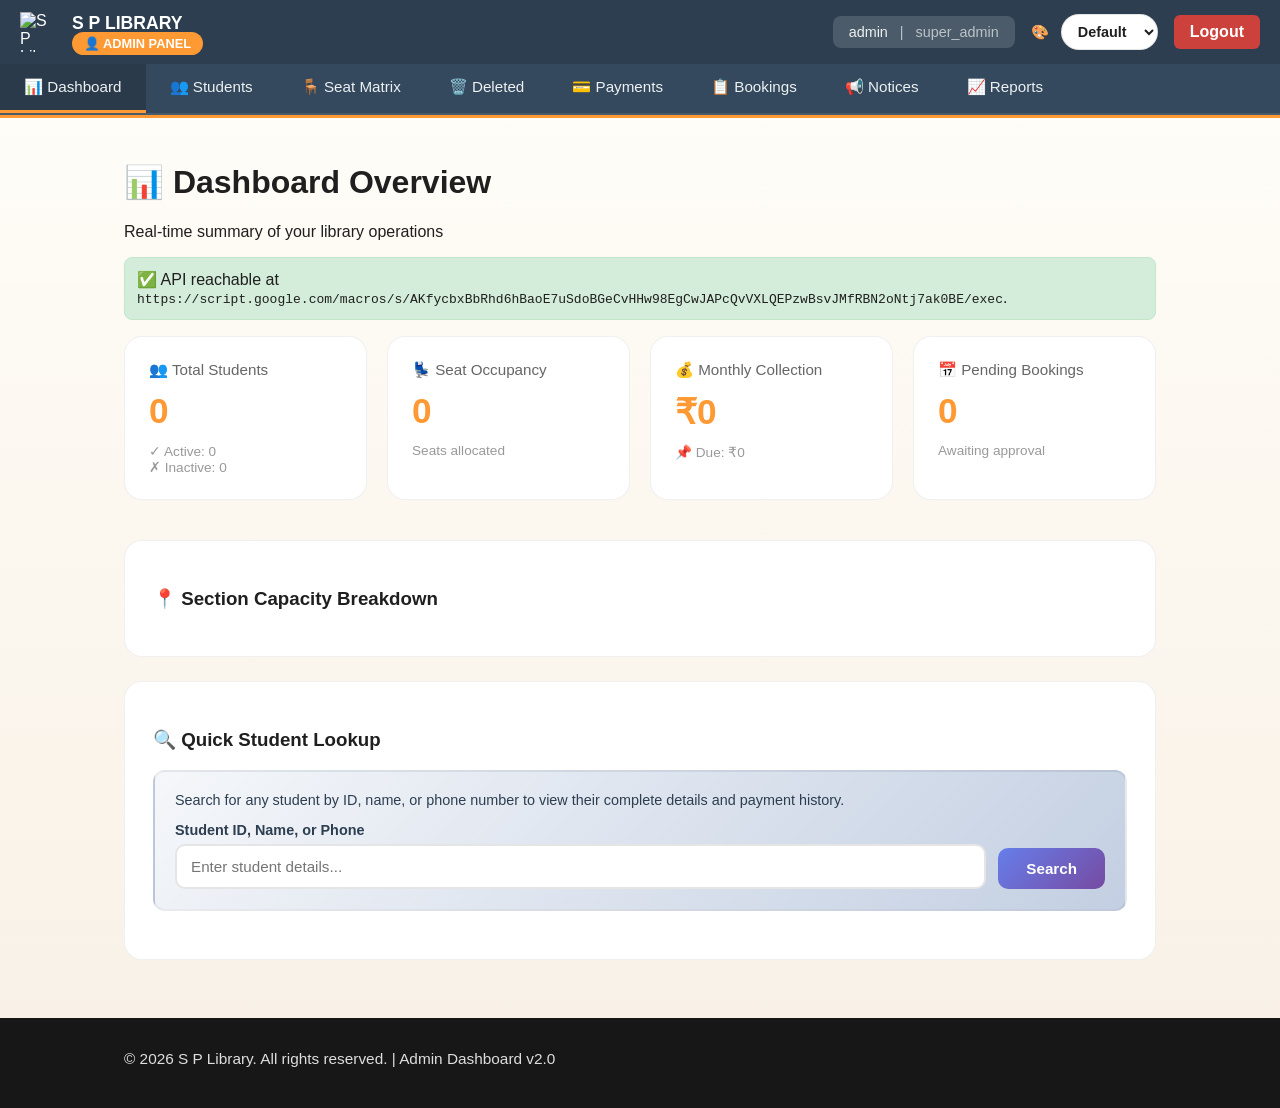
==== commit 1525b309: "fetching but not saving" ====
--- a/admin-dashboard.html
+++ b/admin-dashboard.html
@@ -35,6 +35,19 @@
         .filter-toolbar { display: flex; gap: 12px; flex-wrap: wrap; margin-bottom: 20px; padding: 16px; background: rgba(0,0,0,0.02); border-radius: 10px; align-items: center; }
         .filter-group { display: flex; gap: 8px; align-items: center; }
         .filter-label { font-size: 0.9rem; font-weight: 600; color: #666; }
+        .seat-matrix-controls { display: flex; flex-wrap: wrap; gap: 12px; margin-bottom: 16px; align-items: center; }
+        .seat-matrix-grid { display: grid; grid-template-columns: repeat(auto-fit, minmax(140px, 1fr)); gap: 12px; }
+        .seat-box { border: 1px solid rgba(0,0,0,0.08); border-radius: 12px; padding: 12px; min-height: 128px; display: flex; flex-direction: column; justify-content: space-between; background: #fff; box-shadow: 0 2px 8px rgba(0,0,0,0.04); }
+        .seat-box.reserved { border-color: #2e7d32; background: linear-gradient(135deg, rgba(76,175,80,0.16), rgba(76,175,80,0.08)); }
+        .seat-box.empty { border-color: #c62828; background: linear-gradient(135deg, rgba(244,67,54,0.16), rgba(244,67,54,0.06)); }
+        .seat-box .seat-number { font-size: 1rem; font-weight: 700; margin-bottom: 6px; }
+        .seat-box .seat-student { font-size: 0.9rem; font-weight: 600; margin-bottom: 4px; }
+        .seat-box .seat-meta { font-size: 0.8rem; color: #666; }
+        .seat-box .seat-photo { width: 44px; height: 44px; border-radius: 50%; object-fit: cover; border: 2px solid rgba(255,255,255,0.8); margin-top: 8px; }
+        .seat-list { display: flex; flex-direction: column; gap: 10px; }
+        .seat-list-item { border: 1px solid rgba(0,0,0,0.08); border-radius: 10px; padding: 12px; background: #fff; display: flex; gap: 12px; align-items: center; }
+        .seat-list-item.reserved { border-color: #2e7d32; background: rgba(76,175,80,0.08); }
+        .seat-list-item.empty { border-color: #c62828; background: rgba(244,67,54,0.08); }
         .filter-input, .filter-select { padding: 8px 12px; border: 1px solid rgba(0,0,0,0.12); border-radius: 6px; font-size: 0.85rem; }
         .filter-input { min-width: 180px; }
         .filter-select { min-width: 120px; }
@@ -134,6 +147,7 @@
         <div class="admin-nav-tabs">
             <button class="admin-nav-tab active" data-tab="dashboard" onclick="switchTab('dashboard')">📊 Dashboard</button>
             <button class="admin-nav-tab" data-tab="students" onclick="switchTab('students')">👥 Students</button>
+            <button class="admin-nav-tab" data-tab="seatmatrix" onclick="switchTab('seatmatrix')">🪑 Seat Matrix</button>
             <button class="admin-nav-tab" data-tab="deleted" onclick="switchTab('deleted')">🗑️ Deleted</button>
             <button class="admin-nav-tab" data-tab="payments" onclick="switchTab('payments')">💳 Payments</button>
             <button class="admin-nav-tab" data-tab="bookings" onclick="switchTab('bookings')">📋 Bookings</button>
@@ -149,6 +163,8 @@
                 <h1>📊 Dashboard Overview</h1>
                 <p class="lead">Real-time summary of your library operations</p>
 
+                <div id="dashboard-error" style="display:none; padding:12px; border-radius:8px; margin-bottom:16px;"></div>
+
                 <div class="dashboard-stats">
                     <div class="stat-card">
                         <div class="stat-label">👥 Total Students</div>
@@ -184,6 +200,21 @@
                     <h3>📍 Section Capacity Breakdown</h3>
                     <div class="section-breakdown" id="section-breakdown">
                         <!-- Populated by JavaScript -->
+                    </div>
+                </div>
+
+                <!-- Quick Student Lookup Section -->
+                <div class="dashboard-section">
+                    <h3>🔍 Quick Student Lookup</h3>
+                    <div style="background: linear-gradient(135deg, #f5f7fa 0%, #c3cfe2 100%); border-radius: 12px; padding: 20px; border: 2px solid rgba(0,0,0,0.05); margin-bottom: 20px;">
+                        <p style="margin-top: 0; color: #2c3e50; font-size: 0.9rem;">Search for any student by ID, name, or phone number to view their complete details and payment history.</p>
+                        <div style="display: flex; gap: 12px; flex-wrap: wrap; align-items: flex-end;">
+                            <div style="flex: 1; min-width: 250px;">
+                                <label for="dashboard-lookup-student" style="display: block; font-weight: 600; margin-bottom: 6px; color: #2c3e50; font-size: 0.9rem;">Student ID, Name, or Phone</label>
+                                <input id="dashboard-lookup-student" placeholder="Enter student details..." style="width: 100%; padding: 12px 14px; border-radius: 10px; border: 2px solid rgba(0,0,0,0.1); font-size: 0.95rem;">
+                            </div>
+                            <button id="dashboard-lookup-btn" style="padding: 12px 28px; background: linear-gradient(135deg, #667eea 0%, #764ba2 100%); color: white; border: none; border-radius: 10px; cursor: pointer; font-weight: 600; font-size: 0.95rem; transition: all 0.3s;">Search</button>
+                        </div>
                     </div>
                 </div>
             </div>
@@ -230,6 +261,10 @@
                                 <div class="form-row">
                                     <label>Date of Birth</label>
                                     <input type="date" id="student-dob">
+                                </div>
+                                <div class="form-row">
+                                    <label>Date of Joining</label>
+                                    <input type="date" id="student-join-date">
                                 </div>
                                 <div class="form-row">
                                     <label>Address</label>
@@ -581,6 +616,35 @@
                 </div>
             </div>
 
+            <!-- Seat Matrix Tab -->
+            <div id="tab-seatmatrix" class="tab-content" style="display:none;">
+                <h1>🪑 Seat Matrix</h1>
+                <p class="lead">View seat occupancy by section in grid or list format. Reserved fixed seats are highlighted in green and open seats in red.</p>
+
+                <div class="dashboard-section">
+                    <div class="seat-matrix-controls">
+                        <div class="filter-group">
+                            <label class="filter-label">View</label>
+                            <div class="btn-group">
+                                <button class="btn-filter" onclick="setSeatMatrixView('grid')">Grid</button>
+                                <button class="btn-small btn-secondary" onclick="setSeatMatrixView('list')">List</button>
+                            </div>
+                        </div>
+                        <div class="filter-group">
+                            <label class="filter-label">Section</label>
+                            <select class="filter-select" id="seat-matrix-section" onchange="setSeatMatrixSection(this.value)">
+                                <option value="all">All Sections</option>
+                                <option value="A">Section A</option>
+                                <option value="B">Section B</option>
+                                <option value="C">Section C</option>
+                                <option value="D">Section D</option>
+                            </select>
+                        </div>
+                    </div>
+                    <div id="seat-matrix-container"></div>
+                </div>
+            </div>
+
             <!-- Reports Tab -->
             <div id="tab-reports" class="tab-content" style="display:none;">
                 <h1>📈 Reports & Analytics</h1>
@@ -623,6 +687,70 @@
         </div>
     </main>
 
+    <!-- Student Detail Modal (Dashboard) -->
+    <div id="dashboard-student-detail-modal" class="modal" style="display:none;position:fixed;inset:0;background:rgba(0,0,0,0.5);align-items:center;justify-content:center;z-index:1300;overflow-y:auto">
+        <div class="modal-card" style="background:#fff;border-radius:16px;padding:28px;max-width:900px;width:95%;box-shadow:0 20px 60px rgba(0,0,0,0.3);margin:20px 0">
+            <div style="display:flex;justify-content:space-between;align-items:center;margin-bottom:24px">
+                <h2 style="margin:0;color:#2c3e50">Student Details</h2>
+                <button type="button" id="dashboard-detail-modal-close" style="background:none;border:none;font-size:28px;cursor:pointer;color:#999">&times;</button>
+            </div>
+            
+            <div id="dashboard-student-detail-content"></div>
+        </div>
+    </div>
+
+    <!-- Payment Recording Modal (Dashboard) -->
+    <div id="dashboard-payment-modal" class="modal" style="display:none;position:fixed;inset:0;background:rgba(0,0,0,0.5);align-items:center;justify-content:center;z-index:1400;overflow-y:auto">
+        <div class="modal-card" style="background:#fff;border-radius:16px;padding:28px;max-width:600px;width:95%;box-shadow:0 20px 60px rgba(0,0,0,0.3);margin:20px 0">
+            <div style="display:flex;justify-content:space-between;align-items:center;margin-bottom:24px">
+                <h2 style="margin:0;color:#2c3e50">💳 Record Payment</h2>
+                <button type="button" id="dashboard-payment-modal-close" style="background:none;border:none;font-size:28px;cursor:pointer;color:#999">&times;</button>
+            </div>
+            
+            <form id="dashboard-payment-form">
+                <div style="background:#f0f4ff;padding:16px;border-radius:10px;margin-bottom:20px;border-left:4px solid #667eea">
+                    <div style="font-size:0.9rem;color:#666;margin-bottom:4px">Recording Payment For:</div>
+                    <div style="font-size:1.2rem;font-weight:700;color:#2c3e50" id="dashboard-payment-student-name"></div>
+                </div>
+
+                <div style="display:grid;grid-template-columns:1fr 1fr;gap:16px;margin-bottom:20px">
+                    <div>
+                        <label style="display:block;font-weight:600;margin-bottom:8px;color:#2c3e50">Amount Paid *</label>
+                        <input id="dashboard-payment-amount" type="number" placeholder="0.00" step="0.01" min="0" required style="width:100%;padding:12px;border:2px solid rgba(0,0,0,0.1);border-radius:8px;font-size:0.95rem;box-sizing:border-box">
+                    </div>
+                    <div>
+                        <label style="display:block;font-weight:600;margin-bottom:8px;color:#2c3e50">Payment Date *</label>
+                        <input id="dashboard-payment-date" type="date" required style="width:100%;padding:12px;border:2px solid rgba(0,0,0,0.1);border-radius:8px;font-size:0.95rem;box-sizing:border-box">
+                    </div>
+                </div>
+
+                <div style="margin-bottom:20px">
+                    <label style="display:block;font-weight:600;margin-bottom:8px;color:#2c3e50">Payment Status *</label>
+                    <select id="dashboard-payment-status" required style="width:100%;padding:12px;border:2px solid rgba(0,0,0,0.1);border-radius:8px;font-size:0.95rem;box-sizing:border-box">
+                        <option value="Paid">✓ Paid</option>
+                        <option value="Partial">◐ Partial</option>
+                        <option value="Pending">⏱ Pending</option>
+                    </select>
+                </div>
+
+                <div style="margin-bottom:20px">
+                    <label style="display:block;font-weight:600;margin-bottom:8px;color:#2c3e50">Invoice Number</label>
+                    <input id="dashboard-payment-invoice" type="text" placeholder="INV-XXXX" style="width:100%;padding:12px;border:2px solid rgba(0,0,0,0.1);border-radius:8px;font-size:0.95rem;box-sizing:border-box">
+                </div>
+
+                <div style="margin-bottom:24px">
+                    <label style="display:block;font-weight:600;margin-bottom:8px;color:#2c3e50">Notes</label>
+                    <textarea id="dashboard-payment-note" placeholder="Any additional notes..." style="width:100%;padding:12px;border:2px solid rgba(0,0,0,0.1);border-radius:8px;font-size:0.95rem;box-sizing:border-box;min-height:80px;resize:vertical"></textarea>
+                </div>
+
+                <div style="display:flex;gap:10px;border-top:2px solid rgba(0,0,0,0.05);padding-top:20px">
+                    <button type="submit" style="flex:1;padding:12px;background:linear-gradient(135deg, #667eea 0%, #764ba2 100%);color:white;border:none;border-radius:8px;cursor:pointer;font-weight:600;font-size:0.95rem;transition:all 0.3s">💾 Save Payment</button>
+                    <button type="button" id="dashboard-payment-cancel-btn" style="flex:1;padding:12px;background:#95a5a6;color:white;border:none;border-radius:8px;cursor:pointer;font-weight:600;font-size:0.95rem">Cancel</button>
+                </div>
+            </form>
+        </div>
+    </div>
+
     <footer class="footer">
         <div class="container">
             <p>&copy; 2026 S P Library. All rights reserved. | Admin Dashboard v2.0</p>
@@ -631,779 +759,12 @@
 
     <script src="theme.js"></script>
     <script src="api-client.js"></script>
+    <script src="api-data-manager.js"></script>
     <script src="navigation.js"></script>
     <script src="header-widgets.js"></script>
     <script src="admin-auth.js"></script>
     <script src="hamburger.js"></script>
 
-    <script>
-        // Admin Dashboard v2.0 - Complete Rewrite
-        const session = adminAuth.requireAdmin();
-        if (!session) throw new Error('Redirecting to login');
-
-        document.getElementById('admin-display-name').textContent = session.username;
-        document.getElementById('admin-display-role').textContent = session.role;
-
-        document.getElementById('logout-btn').addEventListener('click', (e) => {
-            e.preventDefault();
-            adminAuth.logout();
-        });
-
-        // ==================== Tab Switching ====================
-        function switchTab(tabName) {
-            document.querySelectorAll('.tab-content').forEach(tab => tab.style.display = 'none');
-            const targetTab = document.getElementById('tab-' + tabName);
-            if (targetTab) targetTab.style.display = 'block';
-            
-            document.querySelectorAll('.admin-nav-tab').forEach(btn => btn.classList.remove('active'));
-            const activeButton = document.querySelector('.admin-nav-tab[data-tab="' + tabName + '"]');
-            if (activeButton) activeButton.classList.add('active');
-
-            if (tabName === 'dashboard') loadDashboardData();
-            else if (tabName === 'students') loadStudentsData();
-            else if (tabName === 'payments') loadPaymentsData();
-            else if (tabName === 'bookings') loadBookingsData();
-            else if (tabName === 'notices') loadNoticesData();
-        }
-
-        // ==================== Data Management ====================
-        let allStudents = [];
-        let allPayments = [];
-        let allBookings = [];
-        let allNotices = [];
-        let allDeletedStudents = [];
-        let showStudentPhotos = false;
-        let selectedStudentPhotoData = '';
-        let currentPrintData = {
-            students: [],
-            deletedStudents: [],
-            payments: [],
-            bookings: [],
-            notices: [],
-            reports: null
-        };
-
-        async function loadDashboardData() {
-            try {
-                if (!apiClient.isEnabled) {
-                    loadLocalDashboard();
-                    return;
-                }
-
-                const summary = await apiClient.request('dashboardSummary', {}, { method: 'POST' });
-                if (summary.summary) {
-                    updateDashboardStats(summary.summary);
-                }
-
-                const paymentSummary = await apiClient.request('monthlyCollectionSummary', {}, { method: 'POST' });
-                if (paymentSummary.summary) {
-                    updatePaymentSummary(paymentSummary.summary);
-                }
-
-                const bookings = await apiClient.request('listBookings', {}, { method: 'POST' });
-                if (bookings.bookings) {
-                    document.getElementById('stat-bookings').textContent = bookings.bookings.filter(b => String(b.status || '').toUpperCase() === 'PENDING').length;
-                }
-            } catch (error) {
-                console.error('Dashboard load error:', error);
-                loadLocalDashboard();
-            }
-        }
-
-        async function loadStudentsData() {
-            try {
-                if (apiClient.isEnabled) {
-                    const response = await apiClient.request('listStudents', {}, { method: 'POST' });
-                    allStudents = response.students || [];
-                } else {
-                    allStudents = JSON.parse(localStorage.getItem('spLibraryStudentRegistrations') || '[]');
-                }
-                renderStudentsTable(allStudents);
-            } catch (error) {
-                console.error('Error loading students:', error);
-            }
-        }
-
-        async function loadDeletedStudentsData() {
-            try {
-                if (apiClient.isEnabled) {
-                    const response = await apiClient.request('listDeletedStudents', {}, { method: 'POST' });
-                    allDeletedStudents = response.deletedStudents || [];
-                } else {
-                    allDeletedStudents = [];
-                }
-                renderDeletedStudentsTable(allDeletedStudents);
-            } catch (error) {
-                console.error('Error loading deleted students:', error);
-            }
-        }
-
-        async function loadPaymentsData() {
-            try {
-                if (apiClient.isEnabled) {
-                    const response = await apiClient.request('listPayments', {}, { method: 'POST' });
-                    allPayments = response.payments || [];
-                    
-                    const summary = await apiClient.request('monthlyCollectionSummary', {}, { method: 'POST' });
-                    if (summary.summary) updatePaymentSummary(summary.summary);
-                }
-                renderPaymentsTable(allPayments);
-            } catch (error) {
-                console.error('Error loading payments:', error);
-            }
-        }
-
-        async function loadBookingsData() {
-            try {
-                if (apiClient.isEnabled) {
-                    const response = await apiClient.request('listBookings', {}, { method: 'POST' });
-                    allBookings = response.bookings || [];
-                }
-                renderBookingsTable(allBookings);
-            } catch (error) {
-                console.error('Error loading bookings:', error);
-            }
-        }
-
-        async function loadNoticesData() {
-            try {
-                if (apiClient.isEnabled) {
-                    const response = await apiClient.request('listNotices', {}, { method: 'POST' });
-                    allNotices = response.notices || [];
-                } else {
-                    allNotices = JSON.parse(localStorage.getItem('spLibraryNotices') || '[]');
-                }
-                renderNoticesList(allNotices);
-            } catch (error) {
-                console.error('Error loading notices:', error);
-            }
-        }
-
-        // ==================== Rendering Functions ====================
-        function renderStudentsTable(students) {
-            const tbody = document.getElementById('students-tbody');
-            currentPrintData.students = Array.isArray(students) ? students : [];
-            tbody.innerHTML = '';
-            
-            if (students.length === 0) {
-                tbody.innerHTML = '<tr><td colspan="7" style="text-align:center; padding: 40px; color: #999;">No students found</td></tr>';
-                return;
-            }
-
-            students.forEach(student => {
-                const row = document.createElement('tr');
-                const photoCell = showStudentPhotos && student.photoDriveUrl ? `<td><img src="${student.photoDriveUrl}" alt="${student.studentName}" style="width:42px;height:42px;border-radius:50%;object-fit:cover;"></td>` : '';
-                row.innerHTML = `
-                    <td><strong>${student.studentName || '—'}</strong>${photoCell}</td>
-                    <td>${student.phone || '—'}</td>
-                    <td><strong>${student.currentSection || '—'}</strong></td>
-                    <td>${student.currentSeat || '—'}</td>
-                    <td><span class="badge ${student.status === 'Active' ? 'badge-success' : 'badge-danger'}">${student.status || '—'}</span></td>
-                    <td><span class="badge ${student.paymentStatus === 'Paid' ? 'badge-success' : 'badge-warning'}">${student.paymentStatus || '—'}</span></td>
-                    <td><div class="btn-group"><button class="btn-small btn-secondary" onclick="deleteStudent('${student.id}')">Delete</button></div></td>
-                `;
-                tbody.appendChild(row);
-            });
-        }
-
-        function renderDeletedStudentsTable(students) {
-            const tbody = document.getElementById('deleted-students-tbody');
-            currentPrintData.deletedStudents = Array.isArray(students) ? students : [];
-            tbody.innerHTML = '';
-            if (!students || students.length === 0) {
-                tbody.innerHTML = '<tr><td colspan="7" style="text-align:center; padding: 40px; color: #999;">No deleted students found</td></tr>';
-                return;
-            }
-            students.forEach(student => {
-                const row = document.createElement('tr');
-                row.innerHTML = `
-                    <td><strong>${student.studentName || '—'}</strong></td>
-                    <td>${student.phone || '—'}</td>
-                    <td>${student.currentSection || '—'}</td>
-                    <td>${student.currentSeat || '—'}</td>
-                    <td><span class="badge ${student.status === 'Active' ? 'badge-success' : 'badge-danger'}">${student.status || '—'}</span></td>
-                    <td>${student.deletedAt || '—'}</td>
-                    <td><button class="btn-small btn-primary" onclick="restoreStudent('${student.id}')">Restore</button></td>
-                `;
-                tbody.appendChild(row);
-            });
-        }
-
-        function renderPaymentsTable(payments) {
-            const tbody = document.getElementById('payments-tbody');
-            currentPrintData.payments = Array.isArray(payments) ? payments : [];
-            tbody.innerHTML = '';
-            
-            if (payments.length === 0) {
-                tbody.innerHTML = '<tr><td colspan="6" style="text-align:center; padding: 40px; color: #999;">No payments found</td></tr>';
-                return;
-            }
-
-            payments.forEach(payment => {
-                const row = document.createElement('tr');
-                const due = parseFloat(payment.amount || 0) - parseFloat(payment.paidAmount || 0);
-                row.innerHTML = `
-                    <td><strong>${payment.studentName || '—'}</strong></td>
-                    <td>${payment.paymentDate || '—'}</td>
-                    <td>₹${payment.amount || 0}</td>
-                    <td style="color: #27ae60; font-weight: 600;">₹${payment.paidAmount || 0}</td>
-                    <td>${payment.mode || '—'}</td>
-                    <td><span class="badge ${payment.paymentStatus === 'Paid' ? 'badge-success' : 'badge-warning'}">${payment.paymentStatus || '—'}</span></td>
-                `;
-                tbody.appendChild(row);
-            });
-        }
-
-        function renderBookingsTable(bookings) {
-            const tbody = document.getElementById('bookings-tbody');
-            currentPrintData.bookings = Array.isArray(bookings) ? bookings : [];
-            tbody.innerHTML = '';
-            
-            if (bookings.length === 0) {
-                tbody.innerHTML = '<tr><td colspan="6" style="text-align:center; padding: 40px; color: #999;">No bookings found</td></tr>';
-                return;
-            }
-
-            bookings.forEach(booking => {
-                const badgeClass = booking.status === 'Pending' ? 'badge-warning' : booking.status === 'Approved' ? 'badge-success' : 'badge-danger';
-                const row = document.createElement('tr');
-                row.innerHTML = `
-                    <td><strong>${booking.name || '—'}</strong></td>
-                    <td>${booking.phone || '—'}</td>
-                    <td>${booking.purpose || '—'}</td>
-                    <td>${booking.requestedSection || '—'}</td>
-                    <td><span class="badge ${badgeClass}">${booking.status || '—'}</span></td>
-                    <td>
-                        ${booking.status === 'Pending' ? `
-                            <button class="btn-small btn-primary" onclick="approveBooking('${booking.bookingId}')">Approve</button>
-                            <button class="btn-small btn-danger" onclick="rejectBooking('${booking.bookingId}')">Reject</button>
-                        ` : '—'}
-                    </td>
-                `;
-                tbody.appendChild(row);
-            });
-        }
-
-        function renderNoticesList(notices) {
-            const list = document.getElementById('notices-list');
-            currentPrintData.notices = Array.isArray(notices) ? notices : [];
-            list.innerHTML = '';
-            
-            if (!notices || notices.length === 0) {
-                list.innerHTML = '<div class="empty-state"><div class="empty-state-icon">📭</div>No notices yet</div>';
-                return;
-            }
-
-            notices.forEach(notice => {
-                const div = document.createElement('div');
-                div.className = 'list-item';
-                div.innerHTML = `
-                    <div style="font-weight: 600; margin-bottom: 4px;">${notice.title}</div>
-                    <div style="font-size: 0.85rem; color: #666; margin-bottom: 8px;">${(notice.content || '').substring(0, 80)}...</div>
-                    ${notice.expiryDate ? `<div style="font-size: 0.8rem; color: #999;">Expires: ${notice.expiryDate}</div>` : ''}
-                    <button class="btn-small btn-danger" onclick="deleteNotice('${notice.id}')" style="margin-top: 8px;">Delete</button>
-                `;
-                list.appendChild(div);
-            });
-        }
-
-        // ==================== Filter & Sort Functions ====================
-        function applyStudentFilters() {
-            const search = document.getElementById('search-students').value.toLowerCase();
-            const status = document.getElementById('filter-status').value;
-            const section = document.getElementById('filter-section').value;
-            const seat = document.getElementById('filter-seat').value.toLowerCase();
-            const seatType = document.getElementById('filter-seat-type').value;
-            const payment = document.getElementById('filter-payment').value;
-
-            let filtered = allStudents.filter(s => {
-                const matchSearch = !search || 
-                    (s.studentName || '').toLowerCase().includes(search) ||
-                    (s.phone || '').includes(search) ||
-                    (s.adharNumber || '').includes(search);
-                const matchStatus = !status || s.status === status;
-                const matchSection = !section || String(s.currentSection || '').toUpperCase() === section;
-                const matchSeat = !seat || String(s.currentSeat || '').toLowerCase().includes(seat);
-                const matchSeatType = !seatType || s.seatType === seatType;
-                const matchPayment = !payment || s.paymentStatus === payment;
-
-                return matchSearch && matchStatus && matchSection && matchSeat && matchSeatType && matchPayment;
-            });
-
-            renderStudentsTable(filtered);
-        }
-
-        function applyDeletedFilters() {
-            const search = document.getElementById('search-deleted').value.toLowerCase();
-            const section = document.getElementById('filter-deleted-section').value;
-            const seat = document.getElementById('filter-deleted-seat').value.toLowerCase();
-            const filtered = allDeletedStudents.filter(s => {
-                const matchSearch = !search || (s.studentName || '').toLowerCase().includes(search) || (s.phone || '').includes(search) || (s.adharNumber || '').includes(search);
-                const matchSection = !section || String(s.currentSection || '').toUpperCase() === section;
-                const matchSeat = !seat || String(s.currentSeat || '').toLowerCase().includes(seat);
-                return matchSearch && matchSection && matchSeat;
-            });
-            renderDeletedStudentsTable(filtered);
-        }
-
-        function applyPaymentFilters() {
-            const month = document.getElementById('filter-month').value;
-            const status = document.getElementById('filter-payment-status').value;
-            const mode = document.getElementById('filter-mode').value;
-
-            let filtered = allPayments.filter(p => {
-                const matchMonth = !month || p.paymentDate.startsWith(month);
-                const matchStatus = !status || p.paymentStatus === status;
-                const matchMode = !mode || p.mode === mode;
-
-                return matchMonth && matchStatus && matchMode;
-            });
-
-            renderPaymentsTable(filtered);
-        }
-
-        function applyBookingFilters() {
-            const status = document.getElementById('filter-booking-status').value;
-            const section = document.getElementById('filter-booking-section').value;
-            const search = document.getElementById('search-bookings').value.toLowerCase();
-
-            let filtered = allBookings.filter(b => {
-                const matchStatus = !status || b.status === status;
-                const matchSection = !section || b.requestedSection === section;
-                const matchSearch = !search || 
-                    (b.name || '').toLowerCase().includes(search) ||
-                    (b.phone || '').includes(search) ||
-                    (b.email || '').toLowerCase().includes(search);
-
-                return matchStatus && matchSection && matchSearch;
-            });
-
-            renderBookingsTable(filtered);
-        }
-
-        // Sort functions
-        let currentSort = { field: null, asc: true };
-
-        function sortStudents(field) {
-            currentSort.asc = currentSort.field === field ? !currentSort.asc : true;
-            currentSort.field = field;
-            
-            allStudents.sort((a, b) => {
-                const aVal = a[field] || '';
-                const bVal = b[field] || '';
-                return currentSort.asc ? String(aVal).localeCompare(String(bVal)) : String(bVal).localeCompare(String(aVal));
-            });
-            renderStudentsTable(allStudents);
-        }
-
-        function sortPayments(field) {
-            currentSort.asc = currentSort.field === field ? !currentSort.asc : true;
-            currentSort.field = field;
-            
-            allPayments.sort((a, b) => {
-                const aVal = a[field] || '';
-                const bVal = b[field] || '';
-                const aNum = parseFloat(aVal);
-                const bNum = parseFloat(bVal);
-                
-                if (!isNaN(aNum) && !isNaN(bNum)) {
-                    return currentSort.asc ? aNum - bNum : bNum - aNum;
-                }
-                return currentSort.asc ? String(aVal).localeCompare(String(bVal)) : String(bVal).localeCompare(String(aVal));
-            });
-            renderPaymentsTable(allPayments);
-        }
-
-        function sortBookings(field) {
-            currentSort.asc = currentSort.field === field ? !currentSort.asc : true;
-            currentSort.field = field;
-            
-            allBookings.sort((a, b) => {
-                const aVal = a[field] || '';
-                const bVal = b[field] || '';
-                return currentSort.asc ? String(aVal).localeCompare(String(bVal)) : String(bVal).localeCompare(String(aVal));
-            });
-            renderBookingsTable(allBookings);
-        }
-
-        // ==================== Action Functions ====================
-        async function approveBooking(bookingId) {
-            if (!confirm('Approve this booking?')) return;
-            try {
-                if (apiClient.isEnabled) {
-                    await apiClient.request('approveBooking', { bookingId, approvedBy: session.username }, { method: 'POST' });
-                }
-                alert('Booking approved!');
-                loadBookingsData();
-            } catch (error) {
-                alert('Error: ' + error.message);
-            }
-        }
-
-        async function rejectBooking(bookingId) {
-            const reason = prompt('Enter rejection reason:');
-            if (!reason) return;
-            try {
-                if (apiClient.isEnabled) {
-                    await apiClient.request('rejectBooking', { bookingId, reason }, { method: 'POST' });
-                }
-                alert('Booking rejected!');
-                loadBookingsData();
-            } catch (error) {
-                alert('Error: ' + error.message);
-            }
-        }
-
-        async function deleteNotice(id) {
-            if (!confirm('Delete this notice?')) return;
-            try {
-                if (apiClient.isEnabled) {
-                    await apiClient.request('deleteNotice', { id }, { method: 'POST' });
-                }
-                alert('Notice deleted!');
-                loadNoticesData();
-            } catch (error) {
-                alert('Error: ' + error.message);
-            }
-        }
-
-        async function deleteStudent(id) {
-            if (!confirm('Delete this student and move them to the deleted list?')) return;
-            try {
-                if (apiClient.isEnabled) {
-                    await apiClient.request('deleteStudent', { id, deletedBy: session.username, reason: 'Deleted from admin panel' }, { method: 'POST' });
-                }
-                alert('Student deleted successfully.');
-                loadStudentsData();
-                loadDeletedStudentsData();
-            } catch (error) {
-                alert('Error: ' + error.message);
-            }
-        }
-
-        async function restoreStudent(id) {
-            try {
-                if (apiClient.isEnabled) {
-                    await apiClient.request('restoreStudent', { id }, { method: 'POST' });
-                }
-                alert('Student restored successfully.');
-                loadDeletedStudentsData();
-                loadStudentsData();
-            } catch (error) {
-                alert('Error: ' + error.message);
-            }
-        }
-
-        function toggleStudentPhotos() {
-            showStudentPhotos = !showStudentPhotos;
-            document.getElementById('toggle-photos-btn').textContent = showStudentPhotos ? '🖼️ Hide Photos' : '🖼️ Show Photos';
-            renderStudentsTable(allStudents);
-        }
-
-        function getCurrentExportData(viewName) {
-            if (viewName === 'students') return currentPrintData.students.length ? currentPrintData.students : allStudents;
-            if (viewName === 'deleted') return currentPrintData.deletedStudents.length ? currentPrintData.deletedStudents : allDeletedStudents;
-            if (viewName === 'payments') return currentPrintData.payments.length ? currentPrintData.payments : allPayments;
-            if (viewName === 'bookings') return currentPrintData.bookings.length ? currentPrintData.bookings : allBookings;
-            if (viewName === 'notices') return currentPrintData.notices.length ? currentPrintData.notices : allNotices;
-            if (viewName === 'reports') return currentPrintData.reports ? [currentPrintData.reports] : [];
-            return [];
-        }
-
-        function printCurrentView(viewName) {
-            const records = getCurrentExportData(viewName);
-            const titleMap = {
-                students: 'Students Report',
-                deleted: 'Deleted Students Report',
-                payments: 'Payments Report',
-                bookings: 'Bookings Report',
-                notices: 'Notices Report',
-                reports: 'Admin Report'
-            };
-            const title = titleMap[viewName] || 'Admin Report';
-            const printWindow = window.open('', '_blank', 'width=900,height=700');
-
-            if (!printWindow) {
-                alert('Please allow popups to print this report.');
-                return;
-            }
-
-            const rows = records.length ? records.map((record, index) => {
-                const values = Object.entries(record).map(([key, value]) => `<td>${String(value || '').replace(/</g, '&lt;').replace(/>/g, '&gt;')}</td>`).join('');
-                return `<tr>${values}</tr>`;
-            }).join('') : '<tr><td colspan="5">No data available for this view.</td></tr>';
-
-            const headers = records.length ? Object.keys(records[0]).map(key => `<th>${key}</th>`).join('') : '<th>No Data</th>';
-
-            printWindow.document.write(`
-                <html>
-                    <head>
-                        <title>${title}</title>
-                        <style>
-                            body { font-family: Arial, sans-serif; padding: 24px; color: #111; }
-                            h1 { margin-bottom: 8px; }
-                            table { width: 100%; border-collapse: collapse; margin-top: 16px; }
-                            th, td { border: 1px solid #ccc; padding: 8px; text-align: left; font-size: 12px; }
-                            th { background: #f4f4f4; }
-                            .meta { color: #666; font-size: 13px; margin-bottom: 8px; }
-                        </style>
-                    </head>
-                    <body>
-                        <h1>${title}</h1>
-                        <div class="meta">Generated on ${new Date().toLocaleString()}</div>
-                        <table>
-                            <thead><tr>${headers}</tr></thead>
-                            <tbody>${rows}</tbody>
-                        </table>
-                    </body>
-                </html>
-            `);
-            printWindow.document.close();
-            printWindow.focus();
-            printWindow.print();
-            printWindow.close();
-        }
-
-        // ==================== Export Functions ====================
-        function exportStudentsData() {
-            const csv = convertToCSV(getCurrentExportData('students'));
-            downloadCSV(csv, 'students.csv');
-        }
-
-        function exportDeletedStudentsData() {
-            const csv = convertToCSV(getCurrentExportData('deleted'));
-            downloadCSV(csv, 'deleted-students.csv');
-        }
-
-        function exportPaymentsData() {
-            const csv = convertToCSV(getCurrentExportData('payments'));
-            downloadCSV(csv, 'payments.csv');
-        }
-
-        function exportBookingsData() {
-            const csv = convertToCSV(getCurrentExportData('bookings'));
-            downloadCSV(csv, 'bookings.csv');
-        }
-
-        function convertToCSV(data) {
-            if (!data || data.length === 0) return '';
-            const headers = Object.keys(data[0]);
-            const rows = data.map(obj => headers.map(h => `"${(obj[h] || '').toString().replace(/"/g, '""')}"`).join(','));
-            return [headers.join(','), ...rows].join('\n');
-        }
-
-        function downloadCSV(csv, filename) {
-            const blob = new Blob([csv], { type: 'text/csv' });
-            const url = window.URL.createObjectURL(blob);
-            const a = document.createElement('a');
-            a.href = url;
-            a.download = filename;
-            document.body.appendChild(a);
-            a.click();
-            document.body.removeChild(a);
-            window.URL.revokeObjectURL(url);
-        }
-
-        function generateReport() {
-            const period = document.getElementById('report-period').value;
-            const revenue = allPayments.reduce((sum, payment) => sum + parseFloat(payment.paidAmount || 0), 0);
-            const expected = allPayments.reduce((sum, payment) => sum + parseFloat(payment.amount || 0), 0);
-            const avgPayment = allStudents.length ? revenue / allStudents.length : 0;
-            const collectionRate = expected > 0 ? (revenue / expected) * 100 : 0;
-            const occupancyRate = allStudents.length ? (allStudents.filter(student => String(student.currentSeat || '').trim()).length / allStudents.length) * 100 : 0;
-
-            document.getElementById('report-revenue').textContent = '₹' + revenue.toFixed(2);
-            document.getElementById('report-avg').textContent = '₹' + avgPayment.toFixed(2);
-            document.getElementById('report-rate').textContent = collectionRate.toFixed(1) + '%';
-            document.getElementById('report-occupancy').textContent = occupancyRate.toFixed(1) + '%';
-
-            currentPrintData.reports = {
-                period,
-                revenue: revenue.toFixed(2),
-                avgPayment: avgPayment.toFixed(2),
-                collectionRate: collectionRate.toFixed(1) + '%',
-                occupancyRate: occupancyRate.toFixed(1) + '%',
-                studentCount: allStudents.length,
-                paymentCount: allPayments.length,
-                generatedAt: new Date().toISOString()
-            };
-        }
-
-        function exportReport() {
-            generateReport();
-            const csv = convertToCSV(getCurrentExportData('reports'));
-            downloadCSV(csv, 'report.csv');
-        }
-
-        // ==================== Dashboard Stats ====================
-        function updateDashboardStats(summary) {
-            document.getElementById('stat-total').textContent = summary.totalStudents || 0;
-            document.getElementById('stat-active').textContent = `✓ Active: ${summary.activeStudents || 0}`;
-            document.getElementById('stat-inactive').textContent = `✗ Inactive: ${summary.inactiveStudents || 0}`;
-            document.getElementById('stat-seats').textContent = summary.seatsOccupied || 0;
-            document.getElementById('stat-paid').textContent = '₹' + (summary.monthlyCollection || 0);
-            document.getElementById('stat-due').textContent = `📌 Due: ₹${summary.monthlyDue || 0}`;
-
-            const breakdown = document.getElementById('section-breakdown');
-            breakdown.innerHTML = '';
-            if (summary.sectionSummary && Array.isArray(summary.sectionSummary)) {
-                summary.sectionSummary.forEach(sec => {
-                    const div = document.createElement('div');
-                    div.className = 'section-row';
-                    const capacity = sec.taken + sec.available;
-                    const percentage = capacity > 0 ? Math.round((sec.taken / capacity) * 100) : 0;
-                    div.innerHTML = `
-                        <div class="section-name">Section ${sec.section}</div>
-                        <div class="section-info">${sec.taken}/${capacity} (${percentage}%)</div>
-                        <div style="background: #e0e0e0; height: 6px; border-radius: 3px; margin-top: 8px; overflow: hidden;">
-                            <div style="background: linear-gradient(90deg, var(--theme-primary), var(--theme-secondary, var(--theme-primary))); height: 100%; width: ${percentage}%; transition: width 0.3s;"></div>
-                        </div>
-                    `;
-                    breakdown.appendChild(div);
-                });
-            }
-        }
-
-        function updatePaymentSummary(summary) {
-            const now = new Date();
-            document.getElementById('pm-month').textContent = `${summary.month}/${summary.year}`;
-            document.getElementById('pm-expected').textContent = '₹' + (summary.totalExpected || 0);
-            document.getElementById('pm-paid').textContent = '₹' + (summary.totalPaid || 0);
-            document.getElementById('pm-due').textContent = '₹' + (summary.totalDue || 0);
-            document.getElementById('pm-count').textContent = summary.paymentsCount || 0;
-        }
-
-        function loadLocalDashboard() {
-            const students = JSON.parse(localStorage.getItem('spLibraryStudentRegistrations') || '[]');
-            const total = students.length;
-            const active = students.filter(s => (s.status || 'Active') === 'Active').length;
-
-            updateDashboardStats({
-                totalStudents: total,
-                activeStudents: active,
-                inactiveStudents: total - active,
-                seatsOccupied: students.filter(s => s.seatAllocated && s.seatAllocated.trim()).length,
-                sectionSummary: []
-            });
-        }
-
-        // ==================== Form Submissions ====================
-        document.getElementById('student-form').addEventListener('submit', async (e) => {
-            e.preventDefault();
-            const studentData = {
-                studentName: document.getElementById('student-name').value.trim(),
-                phone: document.getElementById('student-phone').value.trim(),
-                adharNumber: document.getElementById('student-adhar').value.trim(),
-                fatherName: document.getElementById('student-father').value.trim(),
-                parentPhone: document.getElementById('student-parent-phone').value.trim(),
-                gender: document.getElementById('student-gender').value,
-                dob: document.getElementById('student-dob').value,
-                address: document.getElementById('student-address').value.trim(),
-                examPreparation: document.getElementById('student-exam').value.trim(),
-                currentSection: document.getElementById('student-section').value,
-                currentSeat: document.getElementById('student-seat').value.trim(),
-                seatType: document.getElementById('student-seat-type').value,
-                status: document.getElementById('student-status').value,
-                paymentStatus: document.getElementById('student-payment-status').value,
-                dueAmount: document.getElementById('student-due').value,
-                photoDriveUrl: selectedStudentPhotoData || ''
-            };
-
-            if (!studentData.studentName || !studentData.currentSection || !studentData.currentSeat) {
-                alert('Please fill student name, section, and seat number.');
-                return;
-            }
-
-            try {
-                if (apiClient.isEnabled) {
-                    if (selectedStudentPhotoData) {
-                        const photoResponse = await apiClient.request('uploadStudentPhoto', { dataUrl: selectedStudentPhotoData, fileName: `${studentData.studentName || 'student'}.png` }, { method: 'POST' });
-                        studentData.photoDriveUrl = photoResponse.photoUrl || '';
-                    }
-                    await apiClient.request('createStudent', { student: studentData }, { method: 'POST' });
-                }
-                document.getElementById('student-form').reset();
-                selectedStudentPhotoData = '';
-                document.getElementById('student-photo-preview').style.display = 'none';
-                alert('Student registered successfully!');
-                loadStudentsData();
-                loadDeletedStudentsData();
-            } catch (error) {
-                alert('Failed to register student: ' + error.message);
-            }
-        });
-
-        document.getElementById('student-photo').addEventListener('change', async (e) => {
-            const file = e.target.files[0];
-            if (!file) return;
-            const reader = new FileReader();
-            reader.onload = () => {
-                selectedStudentPhotoData = reader.result;
-                const preview = document.getElementById('student-photo-preview');
-                preview.innerHTML = `<img src="${reader.result}" style="max-width:160px; max-height:160px; border-radius:8px; object-fit:cover;">`;
-                preview.style.display = 'block';
-            };
-            reader.readAsDataURL(file);
-        });
-
-        document.getElementById('notice-form').addEventListener('submit', async (e) => {
-            e.preventDefault();
-            const title = document.getElementById('notice-title').value.trim();
-            const content = document.getElementById('notice-content').value.trim();
-            const expiry = document.getElementById('notice-expiry').value;
-
-            if (!title || !content) {
-                alert('Please fill in all required fields');
-                return;
-            }
-
-            try {
-                if (apiClient.isEnabled) {
-                    await apiClient.request('createNotice', { notice: { title, content, expiryDate: expiry } }, { method: 'POST' });
-                }
-                document.getElementById('notice-form').reset();
-                alert('Notice uploaded successfully!');
-                loadNoticesData();
-            } catch (error) {
-                alert('Failed to upload notice: ' + error.message);
-            }
-        });
-
-        document.getElementById('payment-form').addEventListener('submit', async (e) => {
-            e.preventDefault();
-            const student = document.getElementById('pay-student').value.trim();
-            const amount = parseFloat(document.getElementById('pay-amount').value);
-            const mode = document.getElementById('pay-mode').value;
-
-            if (!student || !amount || !mode) {
-                alert('Please fill in all fields');
-                return;
-            }
-
-            try {
-                if (apiClient.isEnabled) {
-                    await apiClient.request('createPayment', {
-                        payment: {
-                            studentId: student,
-                            studentName: student,
-                            amount: amount,
-                            paidAmount: amount,
-                            mode: mode,
-                            receivedBy: session.username,
-                            paymentStatus: 'Paid'
-                        }
-                    }, { method: 'POST' });
-                }
-                document.getElementById('payment-form').reset();
-                alert('Payment recorded successfully!');
-                loadPaymentsData();
-            } catch (error) {
-                alert('Failed to record payment: ' + error.message);
-            }
-        });
-
-        // ==================== Initialize ====================
-        loadDashboardData();
-    </script>
+    <script src="admin-dashboard.js"></script>
 </body>
 </html>
--- a/styles.css
+++ b/styles.css
@@ -0,0 +1,1654 @@
+:root {
+    --bhagwa: #FF9933;
+    --bhagwa-dark: #E67E22;
+    --gray-100: #F6F6F6;
+    --gray-200: #EDEDED;
+    --gray-400: #9E9E9E;
+    --gray-600: #4A4A4A;
+    --gray-900: #1F1F1F;
+    --white: #FFFFFF;
+    --shadow: 0 24px 80px rgba(0, 0, 0, 0.08);
+    
+    /* Theme Variables */
+    --theme-primary: #FF9933;
+    --theme-primary-dark: #E67E22;
+    --theme-secondary: #7a5a2b;
+    --theme-background: #fffef9;
+    --theme-background-alt: #f8f0e5;
+    --theme-text: #1F1F1F;
+    --theme-text-light: #4A4A4A;
+    --theme-card-bg: #FFFFFF;
+    --theme-border: rgba(255, 153, 51, 0.12);
+}
+
+* {
+    box-sizing: border-box;
+}
+
+html {
+    scroll-behavior: smooth;
+}
+
+body {
+    margin: 0;
+    font-family: 'Inter', sans-serif;
+    color: var(--theme-text);
+    background: linear-gradient(180deg, var(--theme-background) 0%, var(--theme-background-alt) 100%);
+}
+
+img {
+    max-width: 100%;
+    display: block;
+}
+
+a {
+    color: inherit;
+    text-decoration: none;
+}
+
+button {
+    font: inherit;
+}
+
+.container {
+    width: min(1080px, calc(100% - 48px));
+    max-width: 1080px;
+    margin: 0 auto;
+    padding-left: 24px;
+    padding-right: 24px;
+}
+
+.header {
+    background: rgba(255, 255, 255, 0.92);
+    backdrop-filter: blur(16px);
+    position: sticky;
+    top: 10px;
+    z-index: 50;
+    border-bottom: 1px solid var(--theme-border);
+    padding: 12px 0;
+}
+
+.header-inner {
+    display: flex;
+    align-items: center;
+    justify-content: space-between;
+    gap: 16px;
+    padding: 12px 10px;
+    flex-wrap: nowrap;
+    min-height: 80px;
+}
+
+.logo-box {
+    width: 80px;
+    height: 80px;
+    border-radius: 18px;
+    display: grid;
+    place-items: center;
+    background: rgba(255, 255, 255, 0.78);
+    overflow: hidden;
+    flex-shrink: 0;
+}
+
+.logo-box img {
+    width: 100%;
+    height: 100%;
+    object-fit: contain;
+}
+
+.brand {
+    display: flex;
+    align-items: center;
+    gap: 16px;
+    flex-shrink: 0;
+}
+
+.site-name {
+    font-size: 1.25rem;
+    font-weight: 900;
+    letter-spacing: 0.02em;
+    color: var(--gray-900);
+}
+
+.nav {
+    display: flex;
+    gap: 20px;
+    align-items: center;
+    flex: 1;
+    margin: 0;
+    position: relative;
+    justify-content: center;
+}
+
+.nav a {
+    color: var(--gray-700);
+    font-weight: 600;
+    font-size: 1.02rem;
+    transition: all 0.3s ease;
+    padding: 8px 12px;
+    border-radius: 8px;
+    position: relative;
+}
+
+.nav a::after {
+    content: '';
+    position: absolute;
+    bottom: -4px;
+    left: 50%;
+    transform: translateX(-50%) scaleX(0);
+    width: 60%;
+    height: 2px;
+    background: var(--theme-primary-dark);
+    transition: transform 0.3s ease;
+    border-radius: 1px;
+}
+
+.nav a:hover {
+    color: var(--theme-primary-dark);
+    background: rgba(255, 153, 51, 0.08);
+    transform: translateY(-1px);
+}
+
+.nav a:hover::after {
+    transform: translateX(-50%) scaleX(1);
+}
+
+.nav a.active {
+    color: var(--theme-primary-dark);
+    background: rgba(255, 153, 51, 0.12);
+}
+
+.nav a.active::after {
+    transform: translateX(-50%) scaleX(1);
+}
+
+.nav .admin-link {
+    color: var(--theme-primary-dark);
+    font-weight: 700;
+}
+
+/* Hamburger Menu */
+.hamburger {
+    display: none;
+    flex-direction: column;
+    justify-content: center;
+    align-items: center;
+    background: none;
+    border: none;
+    cursor: pointer;
+    gap: 6px;
+    padding: 8px;
+    transition: all 0.3s ease;
+}
+
+.hamburger span {
+    display: block;
+    width: 26px;
+    height: 3px;
+    background: var(--gray-700);
+    border-radius: 2px;
+    transition: all 0.3s ease;
+}
+
+.hamburger:hover span {
+    background: var(--theme-primary-dark);
+}
+
+.hamburger.active span:nth-child(1) {
+    transform: rotate(45deg) translate(12px, 12px);
+}
+
+.hamburger.active span:nth-child(2) {
+    opacity: 0;
+}
+
+.hamburger.active span:nth-child(3) {
+    transform: rotate(-45deg) translate(8px, -8px);
+}
+
+/* Tablet Navigation */
+@media (max-width: 1024px) {
+    .nav {
+        gap: 16px;
+    }
+
+    .nav a {
+        padding: 8px 10px;
+        font-size: 0.95rem;
+    }
+
+    .right-controls {
+        gap: 12px;
+    }
+
+    .cta-link {
+        padding: 10px 16px;
+        font-size: 0.85rem;
+    }
+}
+
+/* Mobile Navigation */
+@media (max-width: 768px) {
+    .hamburger {
+        display: flex;
+    }
+
+    .nav {
+        display: none;
+        position: fixed;
+        top: 90px;
+        left: 0;
+        right: 0;
+        background: var(--white);
+        flex-direction: column;
+        gap: 0;
+        padding: 16px 0;
+        border-bottom: 1px solid rgba(255, 153, 51, 0.16);
+        box-shadow: 0 10px 30px rgba(0, 0, 0, 0.1);
+        z-index: 999;
+        justify-content: flex-start;
+        flex: none;
+    }
+
+    .nav.active {
+        display: flex;
+    }
+
+    .nav a {
+        padding: 14px 20px;
+        border-radius: 0;
+        font-size: 0.95rem;
+        border-bottom: 1px solid rgba(255, 153, 51, 0.08);
+    }
+
+    .nav a:last-child {
+        border-bottom: none;
+    }
+
+    .nav a::after {
+        display: none;
+    }
+
+    .nav a:hover {
+        background: rgba(255, 153, 51, 0.1);
+        transform: none;
+    }
+
+    .header-inner {
+        flex-wrap: nowrap;
+        gap: 12px;
+        min-height: auto;
+    }
+
+    .right-controls {
+        order: 3;
+        gap: 8px;
+        display: flex;
+        align-items: center;
+        flex-shrink: 0;
+        padding: 0;
+    }
+
+    .right-controls .theme-selector-wrapper {
+        display: none;
+    }
+
+    .right-controls .theme-selector-label {
+        font-size: 1rem;
+    }
+
+    .cta-link {
+        padding: 10px 14px;
+        font-size: 0.85rem;
+        white-space: nowrap;
+    }
+
+    .cta-link.primary {
+        padding: 10px 16px;
+    }
+
+    .logo-box {
+        width: 60px;
+        height: 60px;
+    }
+
+    .site-name {
+        font-size: 1rem;
+    }
+}
+
+/* Small Mobile (Below 640px) */
+@media (max-width: 640px) {
+    .header {
+        padding: 8px 0;
+    }
+
+    .header-inner {
+        padding: 8px 8px;
+        gap: 8px;
+    }
+
+    .logo-box {
+        width: 50px;
+        height: 50px;
+    }
+
+    .site-name {
+        font-size: 0.95rem;
+    }
+
+    .site-name + div {
+        font-size: 0.7rem !important;
+    }
+
+    .brand {
+        gap: 10px;
+    }
+
+    .hamburger {
+        padding: 4px;
+    }
+
+    .hamburger span {
+        width: 22px;
+        height: 2px;
+    }
+
+    .right-controls {
+        gap: 6px;
+    }
+
+    .cta-link {
+        padding: 8px 12px;
+        font-size: 0.8rem;
+    }
+
+    .nav a {
+        padding: 12px 16px;
+        font-size: 0.9rem;
+    }
+}
+
+.hero-content {
+    max-width: 680px;
+    margin: 0 auto;
+    text-align: center;
+}
+
+.hero-badge {
+    display: inline-flex;
+    align-items: center;
+    gap: 10px;
+    padding: 10px 18px;
+    border-radius: 999px;
+    background: rgba(255, 153, 51, 0.12);
+    color: var(--theme-primary-dark);
+    line-height: 1.02;
+    letter-spacing: -0.05em;
+    margin-bottom: 24px;
+}
+
+.hero-title span {
+    color: var(--theme-primary-dark);
+}
+
+.hero-sanskrit {
+    font-family: 'Noto Sans Devanagari', 'Mangal', 'Arial', sans-serif;
+    text-align: center;
+}
+
+/* Sanskrit shloka styling for the hero */
+.hero-shloka{
+    display: flex;
+    flex-direction: column;
+    align-items: center;
+    gap: 10px;
+    margin-bottom: 8px;
+    position: relative;
+}
+
+/* Decorative frame elements */
+.hero-shloka::before {
+    content: '✧ नमस्ते ✧';
+    display: block;
+    font-size: 1.8rem;
+    color: var(--theme-primary-dark);
+    margin-bottom: 8px;
+    font-weight: 900;
+    letter-spacing: 0.3em;
+    animation: shloka-float 3s ease-in-out infinite;
+}
+
+.shloka-text{
+    font-family: 'Noto Serif', 'Noto Sans Devanagari', serif;
+    font-size: clamp(1.6rem, 4.8vw, 2.8rem);
+    color: var(--theme-primary-dark);
+    font-weight: 900;
+    letter-spacing: -0.02em;
+    text-align: center;
+    padding: 24px 32px;
+    border-radius: 999px;
+    background: linear-gradient(135deg, rgba(255,243,225,0.95) 0%, rgba(255,250,240,0.7) 100%);
+    box-shadow: 0 16px 40px rgba(230,126,34,0.12),
+                inset 0 1px 0 rgba(255, 255, 255, 0.6);
+    /* Cultural aesthetic frame */
+    border: 3px solid var(--theme-primary-dark);
+    position: relative;
+    animation: shloka-glow 4s ease-in-out infinite;
+    overflow: hidden;
+}
+
+/* Inner decorative glow */
+.shloka-text::before {
+    content: '';
+    position: absolute;
+    inset: 0;
+    background: radial-gradient(circle at 20% 50%, rgba(255, 153, 51, 0.1), transparent),
+                radial-gradient(circle at 80% 50%, rgba(230, 126, 34, 0.1), transparent);
+    pointer-events: none;
+    border-radius: 999px;
+}
+
+.shloka-text::after {
+    content: '';
+    position: absolute;
+    inset: 3px;
+    border: 1px dotted var(--theme-primary-dark);
+    border-radius: 999px;
+    opacity: 0.3;
+    pointer-events: none;
+}
+
+@keyframes shloka-glow {
+    0%, 100% { 
+        box-shadow: 0 16px 40px rgba(230,126,34,0.12),
+                    inset 0 1px 0 rgba(255, 255, 255, 0.6);
+    }
+    50% { 
+        box-shadow: 0 20px 60px rgba(230,126,34,0.2),
+                    inset 0 1px 0 rgba(255, 255, 255, 0.8);
+    }
+}
+
+@keyframes shloka-float {
+    0%, 100% { transform: translateY(0px); opacity: 0.7; }
+    50% { transform: translateY(-4px); opacity: 1; }
+}
+.shloka-meaning{
+    font-size: 1.15rem;
+    color: var(--gray-600);
+    max-width: 720px;
+    text-align: center;
+    font-style: italic;
+    margin-top: 12px;
+    padding: 18px 28px;
+    background: linear-gradient(135deg, rgba(255,243,225,0.6) 0%, rgba(255,250,240,0.4) 100%);
+    border: 2px solid rgba(230,126,34,0.25);
+    border-radius: 12px;
+    line-height: 1.6;
+    font-weight: 500;
+}
+
+.hero-title{
+    margin-top: 14px;
+}
+
+/* Notice Section Styles */
+.hero-notices {
+    display: grid;
+    gap: 16px;
+    margin-bottom: 32px;
+    animation: notices-slideIn 0.6s ease-out;
+}
+
+@keyframes notices-slideIn {
+    from { opacity: 0; transform: translateY(-10px); }
+    to { opacity: 1; transform: translateY(0); }
+}
+
+.notices-grid {
+    display: grid;
+    grid-template-columns: repeat(auto-fit, minmax(280px, 1fr));
+    gap: 16px;
+}
+
+.floating-whatsapp, .floating-call { display: none !important; }
+
+.notice-title::before {
+    content: '📢';
+    font-size: 1.2rem;
+}
+
+.notice-content {
+    font-size: 0.95rem;
+    color: var(--theme-text);
+    line-height: 1.5;
+    margin: 0;
+}
+
+.notice-meta {
+    font-size: 0.85rem;
+    color: var(--theme-text-light);
+    margin-top: 10px;
+    font-style: italic;
+}
+
+/* Theme Selector */
+.theme-selector-wrapper {
+    display: flex;
+    align-items: center;
+    gap: 12px;
+}
+
+.theme-selector-label {
+    font-size: 0.9rem;
+    font-weight: 600;
+    color: var(--gray-600);
+}
+
+#theme-selector {
+    padding: 8px 12px;
+    border-radius: 999px;
+    border: 2px solid var(--theme-primary);
+    background: var(--white);
+    color: var(--theme-text);
+    font-weight: 600;
+    font-size: 0.9rem;
+    cursor: pointer;
+    transition: all 0.3s ease;
+}
+
+#theme-selector:hover {
+    box-shadow: 0 6px 16px rgba(255, 153, 51, 0.18);
+}
+
+.hero-text {
+    font-size: 1rem;
+    line-height: 1.9;
+    color: var(--gray-600);
+    margin: 0 auto 32px;
+    max-width: 680px;
+}
+
+.hero-buttons {
+    display: flex;
+    flex-wrap: wrap;
+    gap: 14px;
+    justify-content: center;
+}
+
+.right-controls {
+    display: flex;
+    gap: 16px;
+    align-items: center;
+    flex-shrink: 0;
+}
+
+.right-controls .theme-selector-wrapper {
+    display: flex;
+    align-items: center;
+    gap: 8px;
+}
+
+.right-controls .theme-selector-label {
+    font-size: 1.1rem;
+    font-weight: 600;
+}
+
+.cta-link {
+    display: inline-flex;
+    align-items: center;
+    justify-content: center;
+    padding: 12px 20px;
+    border-radius: 999px;
+    background: linear-gradient(135deg, var(--theme-primary), var(--theme-primary-dark));
+    color: var(--white);
+    font-weight: 700;
+    box-shadow: 0 18px 40px rgba(255, 153, 51, 0.18);
+    transition: all 0.3s ease;
+}
+
+.cta-link:hover {
+    transform: translateY(-2px);
+    box-shadow: 0 24px 50px rgba(255, 153, 51, 0.25);
+}
+
+.cta-link.primary {
+    padding: 12px 24px;
+    border-radius: 20px;
+    background: linear-gradient(135deg, #ff5f8b, #ff3b6b);
+    color: #fff;
+    box-shadow: 0 10px 30px rgba(255, 59, 107, 0.12);
+}
+
+.hero-visual {
+    min-height: 460px;
+    border-radius: 32px;
+    overflow: hidden;
+    display: grid;
+    place-items: center;
+    box-shadow: var(--shadow);
+    background: radial-gradient(circle at top left, rgba(255, 153, 51, 0.18), transparent 34%),
+                radial-gradient(circle at bottom right, rgba(230, 126, 34, 0.15), transparent 32%),
+                linear-gradient(180deg, #ffffff 0%, #fff8ef 100%);
+}
+
+.hero-visual img {
+    width: 100%;
+    height: 100%;
+    object-fit: cover;
+    border-radius: 28px;
+    box-shadow: 0 30px 90px rgba(0, 0, 0, 0.08);
+}
+
+.hero-visual { position: relative; }
+.hero-visual-overlay{
+    position: absolute; inset: 0; border-radius: 28px;
+    background: linear-gradient(180deg, rgba(255,255,255,0.0) 0%, rgba(255,247,238,0.35) 70%);
+    pointer-events: none;
+}
+
+.hero-links {
+    display: flex;
+    flex-wrap: wrap;
+    justify-content: center;
+    gap: 14px;
+    margin-top: 26px;
+}
+
+.hero-secondary {
+    display: inline-flex;
+    align-items: center;
+    gap: 10px;
+    padding: 12px 20px;
+    border-radius: 999px;
+    background: #ffffff;
+    color: var(--bhagwa-dark);
+    border: 1px solid rgba(230, 126, 34, 0.15);
+    box-shadow: 0 16px 45px rgba(255, 153, 51, 0.10);
+    font-weight: 700;
+}
+
+.hero-secondary:hover {
+    transform: translateY(-1px);
+}
+
+.hero-icon {
+    font-size: 1.05rem;
+}
+
+.floating-whatsapp {
+    position: fixed;
+    right: 20px;
+    bottom: 24px;
+    z-index: 60;
+    display: inline-flex;
+    align-items: center;
+    justify-content: center;
+    padding: 14px 18px;
+    border-radius: 999px;
+    background: linear-gradient(135deg, #2eb82e, #25d366);
+    color: #ffffff;
+    font-weight: 700;
+    box-shadow: 0 22px 50px rgba(0, 0, 0, 0.16);
+    text-decoration: none;
+}
+
+.floating-whatsapp:hover {
+    transform: translateY(-1px);
+}
+
+/* Floating call button (above WhatsApp) */
+.floating-call {
+    position: fixed;
+    right: 20px;
+    bottom: 88px;
+    z-index: 60;
+    display: inline-flex;
+    align-items: center;
+    justify-content: center;
+    gap: 8px;
+    padding: 14px 18px;
+    min-width: 140px;
+    border-radius: 999px;
+    background: linear-gradient(135deg, #2196F3, #0D47A1);
+    color: var(--white);
+    font-weight: 800;
+    font-size: 1rem;
+    box-shadow: 0 22px 50px rgba(0, 0, 0, 0.16);
+    text-decoration: none;
+}
+
+.floating-call span:first-child { display:inline-block; transform: translateY(1px); }
+
+.floating-call:hover { transform: translateY(-1px); }
+
+.section {
+    padding: 72px 0;
+}
+
+.section h2 {
+    text-align: center;
+    margin-left: auto;
+    margin-right: auto;
+}
+
+.section p.lead {
+    text-align: center;
+    margin-left: auto;
+    margin-right: auto;
+}
+
+.section-highlight {
+    max-width: 1120px;
+    margin: 0 auto;
+    background: linear-gradient(180deg, rgba(255, 243, 225, 0.95), #fffaf0);
+    border: 1px solid rgba(255, 153, 51, 0.16);
+    border-radius: 32px;
+    padding: 36px 32px;
+}
+
+@media (max-width: 960px) {
+    .hero-inner {
+        grid-template-columns: 1fr;
+        gap: 32px;
+    }
+
+    .hero-visual {
+        min-height: 340px;
+    }
+}
+
+@media (max-width: 720px) {
+    .header-inner,
+    .hero-content,
+    .section-highlight,
+    .container {
+        padding-left: 0;
+        padding-right: 0;
+    }
+
+    .nav {
+        display: flex;
+        gap: 18px;
+        align-items: center;
+    }
+
+    .right-controls {
+        display: flex;
+        gap: 12px;
+        align-items: center;
+    }
+
+    .right-controls .theme-selector-wrapper {
+        display: flex;
+        align-items: center;
+        gap: 6px;
+    }
+
+    .right-controls .theme-selector-label { font-size: 1.05rem }
+
+    .cta-link.primary {
+        padding: 10px 18px;
+        border-radius: 20px;
+        background: linear-gradient(135deg,#ff5f8b,#ff3b6b);
+        color: #fff;
+        box-shadow: 0 10px 30px rgba(255,59,107,0.12);
+    }
+
+    .hero-title {
+        font-size: clamp(2.6rem, 10vw, 3.6rem);
+    }
+
+    .hero-text,
+    .hero-buttons,
+    .hero-links {
+        justify-content: center;
+    }
+
+    .plan-grid,
+    .grid-3 {
+        grid-template-columns: 1fr;
+    }
+
+    .nav {
+        justify-content: center;
+    }
+}
+
+
+.section h2 {
+    font-size: clamp(2.2rem, 3vw, 3.35rem);
+    margin-bottom: 18px;
+    letter-spacing: -0.03em;
+}
+
+.section p.lead {
+    max-width: 740px;
+    color: var(--gray-600);
+    line-height: 1.85;
+    margin-bottom: 36px;
+    font-size: 1rem;
+}
+
+.grid-3 {
+    display: grid;
+    grid-template-columns: repeat(3, minmax(0, 1fr));
+    gap: 24px;
+}
+
+.card {
+    background: var(--theme-card-bg);
+    border-radius: 26px;
+    padding: 28px;
+    border: 1px solid var(--theme-border);
+    min-height: 220px;
+}
+
+.card h3 {
+    font-size: 1.18rem;
+    margin-bottom: 14px;
+}
+
+.card p {
+    color: var(--gray-600);
+    line-height: 1.75;
+}
+
+.feature-list {
+    display: grid;
+    gap: 16px;
+}
+
+.feature-item {
+    display: flex;
+    gap: 16px;
+    align-items: flex-start;
+}
+
+.feature-icon {
+    min-width: 44px;
+    width: 44px;
+    height: 44px;
+    border-radius: 14px;
+    background: rgba(255, 153, 51, 0.14);
+    display: grid;
+    place-items: center;
+    color: var(--theme-primary-dark);
+    }
+
+    .feature-content p {
+        margin: 0;
+        color: var(--gray-600);
+        line-height: 1.7;
+        font-size: 0.95rem;
+    }
+
+    .plan-grid {
+        display: grid;
+        grid-template-columns: repeat(auto-fit, minmax(240px, 1fr));
+        gap: 18px;
+        align-items: stretch;
+    }
+
+    .plan-card {
+        border-radius: 18px;
+        border: 1px solid rgba(255, 153, 51, 0.12);
+        padding: 20px;
+        box-shadow: 0 12px 30px rgba(255, 153, 51, 0.06);
+        display: flex;
+        flex-direction: column;
+        justify-content: space-between;
+        min-height: 100px;
+        background: linear-gradient(180deg, rgba(255,255,255,0.98), rgba(255,250,245,0.95));
+    }
+
+.plan-card h4 {
+    margin-top: 0;
+    margin-bottom: 12px;
+    font-size: 1rem;
+}
+
+.plan-card span {
+    display: inline-flex;
+    padding: 8px 12px;
+    border-radius: 999px;
+    background: rgba(255, 153, 51, 0.12);
+    color: var(--bhagwa-dark);
+    font-weight: 700;
+    font-size: 0.86rem;
+}
+
+#calculator h2,
+#calculator h3 {
+    color: var(--gray-900);
+}
+
+#calculator .hero-grid {
+    display: grid;
+    grid-template-columns: 1.2fr 0.95fr;
+    gap: 28px;
+    align-items: start;
+    margin-left: -12px;
+}
+
+#calculator .card {
+    padding: 32px;
+}
+
+#calculator .calculator-form {
+    background: linear-gradient(180deg, #fff9f0, #ffffff);
+    border: 1px solid rgba(255, 153, 51, 0.18);
+    box-shadow: 0 20px 45px rgba(255, 153, 51, 0.10);
+}
+
+#calculator .booking-summary {
+    background: rgba(255, 255, 255, 0.95);
+    border-radius: 22px;
+    padding: 22px;
+    margin-bottom: 22px;
+    border: 1px solid rgba(255, 153, 51, 0.16);
+}
+
+#calculator .lead {
+    max-width: 680px;
+    color: var(--gray-600);
+    margin-bottom: 30px;
+}
+
+#calculator .map-link {
+    display: inline-flex;
+    align-items: center;
+    justify-content: center;
+    margin: 0 auto;
+    padding: 12px 20px;
+    border-radius: 999px;
+    background: #ffffff;
+    color: var(--bhagwa-dark);
+    box-shadow: 0 18px 40px rgba(255, 153, 51, 0.14);
+    border: 1px solid rgba(255, 153, 51, 0.16);
+    text-decoration: none;
+    font-weight: 700;
+}
+
+#calculator .map-link:hover {
+    background: rgba(255, 244, 229, 0.95);
+}
+
+.field-help {
+    margin-top: 10px;
+    font-size: 0.93rem;
+    color: var(--gray-600);
+    line-height: 1.6;
+}
+
+#calculator .hero-badge {
+    font-size: 0.88rem;
+    letter-spacing: 0.03em;
+    margin-bottom: 14px;
+}
+
+#calculator .summary-item {
+    display: grid;
+    gap: 10px;
+    margin-bottom: 22px;
+}
+
+#calculator label {
+    font-weight: 700;
+    color: var(--gray-800);
+    font-size: 0.95rem;
+}
+
+#calculator .form-control {
+    width: 100%;
+    min-height: 52px;
+    border: 1px solid rgba(0, 0, 0, 0.14);
+    border-radius: 18px;
+    padding: 0 16px;
+    font-size: 0.97rem;
+    background: #fff;
+    color: var(--gray-900);
+    appearance: none;
+}
+
+.form-card {
+    background: var(--theme-card-bg);
+    border: 1px solid var(--theme-border);
+    box-shadow: var(--shadow);
+    padding: 32px;
+}
+
+.booking-form-grid {
+    display: grid;
+    grid-template-columns: minmax(0, 1.2fr) minmax(320px, 0.85fr);
+    gap: 28px;
+    align-items: start;
+}
+
+.booking-form-row {
+    display: grid;
+    gap: 10px;
+    margin-bottom: 18px;
+}
+
+.booking-form-row label {
+    font-weight: 700;
+    color: var(--gray-800);
+}
+
+.booking-form-row input,
+.booking-form-row select,
+.booking-form-row textarea {
+    width: 100%;
+    border: 1px solid rgba(0, 0, 0, 0.14);
+    border-radius: 18px;
+    padding: 14px 16px;
+    font-size: 0.95rem;
+    background: #fff;
+    color: var(--gray-900);
+}
+
+.booking-summary-card {
+    background: rgba(255, 255, 255, 0.92);
+    border: 1px solid var(--theme-border);
+    padding: 28px;
+}
+
+.booking-summary-card h3 {
+    margin-top: 0;
+}
+
+.booking-summary-item {
+    display: flex;
+    justify-content: space-between;
+    gap: 12px;
+    margin-bottom: 16px;
+    color: var(--gray-700);
+}
+
+.btn-success {
+    width: 100%;
+    padding: 16px 0;
+    border-radius: 18px;
+    border: none;
+    background: linear-gradient(135deg, var(--bhagwa), var(--bhagwa-dark));
+    color: var(--white);
+    font-size: 1rem;
+    font-weight: 800;
+    cursor: pointer;
+    transition: transform 0.2s ease, box-shadow 0.2s ease;
+}
+
+.btn-success:hover {
+    transform: translateY(-1px);
+    box-shadow: 0 16px 35px rgba(255, 153, 51, 0.24);
+}
+
+.confirmation-card {
+    background: rgba(238, 250, 255, 0.95);
+    border: 1px solid rgba(37, 123, 255, 0.18);
+    border-radius: 24px;
+    padding: 24px;
+    color: var(--gray-800);
+}
+
+.text-center {
+    text-align: center;
+}
+
+#calculator .seat-info {
+    margin-bottom: 24px;
+}
+
+#calculator .seat-badge {
+    display: inline-flex;
+    align-items: center;
+    gap: 10px;
+    padding: 12px 16px;
+    border-radius: 999px;
+    border: 1px solid rgba(255, 153, 51, 0.18);
+    background: rgba(255, 242, 217, 0.85);
+    color: var(--bhagwa-dark);
+    font-weight: 700;
+}
+
+#calculator .seat-badge.random {
+    border-color: rgba(231, 76, 60, 0.15);
+    background: rgba(246, 187, 184, 0.18);
+    color: #a02a22;
+}
+
+#calculator .button-group {
+    display: grid;
+    grid-template-columns: repeat(auto-fit, minmax(140px, 1fr));
+    gap: 12px;
+}
+
+#calculator .duration-btn {
+    border: 1px solid rgba(0, 0, 0, 0.12);
+    border-radius: 16px;
+    background: #fff;
+    padding: 14px 12px;
+    font-size: 0.92rem;
+    font-weight: 700;
+    color: var(--gray-700);
+    transition: all 0.2s ease;
+    cursor: pointer;
+}
+
+#calculator .duration-btn:hover {
+    transform: translateY(-1px);
+    box-shadow: 0 10px 22px rgba(0, 0, 0, 0.08);
+}
+
+#calculator .duration-btn.active {
+    background: rgba(255, 153, 51, 0.12);
+    border-color: rgba(255, 153, 51, 0.28);
+    color: var(--bhagwa-dark);
+}
+
+#calculator .discount-config {
+    display: flex;
+    align-items: center;
+    gap: 12px;
+}
+
+#calculator .discount-checkbox {
+    width: 18px;
+    height: 18px;
+    accent-color: var(--bhagwa-dark);
+}
+
+#calculator .discount-inputs {
+    display: grid;
+    grid-template-columns: 1fr 1fr;
+    gap: 12px;
+    margin-top: 12px;
+}
+
+#calculator .discount-inputs.hidden {
+    display: none;
+}
+
+#calculator .discount-inputs input {
+    width: 100%;
+    border: 1px solid rgba(0, 0, 0, 0.12);
+    border-radius: 16px;
+    padding: 14px 16px;
+    font-size: 0.95rem;
+    background: #fff;
+}
+
+#calculator .results-box {
+    background: rgba(255, 205, 128, 0.16);
+    border: 1px solid rgba(255, 153, 51, 0.22);
+    border-radius: 24px;
+    padding: 24px;
+}
+
+#calculator .result-row {
+    display: flex;
+    justify-content: space-between;
+    align-items: center;
+    gap: 20px;
+    padding: 12px 0;
+    border-bottom: 1px solid rgba(0, 0, 0, 0.06);
+    font-size: 0.95rem;
+}
+
+#calculator .result-row:last-child {
+    border-bottom: none;
+}
+
+#calculator .result-row.total {
+    font-size: 1rem;
+    font-weight: 800;
+    color: var(--bhagwa-dark);
+}
+
+#calculator .result-label {
+    color: var(--gray-700);
+}
+
+#calculator .result-value {
+    font-weight: 700;
+}
+
+#calculator .result-value-total {
+    font-size: 1.12rem;
+    color: var(--bhagwa-dark);
+}
+
+#calculator .btn-primary {
+    width: 100%;
+    padding: 16px 0;
+    border-radius: 18px;
+    border: none;
+    background: linear-gradient(135deg, var(--bhagwa), var(--bhagwa-dark));
+    color: var(--white);
+    font-size: 1rem;
+    font-weight: 800;
+    cursor: pointer;
+    transition: transform 0.2s ease, box-shadow 0.2s ease;
+}
+
+#calculator .btn-primary:hover {
+    transform: translateY(-1px);
+    box-shadow: 0 16px 35px rgba(255, 153, 51, 0.24);
+}
+
+#calculator .btn-secondary {
+    width: 100%;
+    padding: 14px 0;
+    border-radius: 16px;
+    border: 1px solid rgba(0, 0, 0, 0.12);
+    background: #fff;
+    color: var(--gray-900);
+    font-weight: 700;
+    cursor: pointer;
+    transition: background 0.2s ease, transform 0.2s ease;
+}
+
+#calculator .btn-secondary:hover {
+    background: rgba(255, 153, 51, 0.08);
+    transform: translateY(-1px);
+}
+
+#calculator .booking-list {
+    display: grid;
+    gap: 16px;
+    margin-top: 16px;
+}
+
+#calculator .booking-item {
+    display: grid;
+    grid-template-columns: 1fr auto;
+    gap: 18px;
+    align-items: center;
+    padding: 18px;
+    border-radius: 22px;
+    border: 1px solid rgba(255, 153, 51, 0.18);
+    background: #fff;
+}
+
+#calculator .booking-details {
+    display: grid;
+    gap: 6px;
+}
+
+#calculator .booking-shift {
+    font-weight: 800;
+    color: var(--gray-900);
+}
+
+#calculator .booking-meta {
+    color: var(--gray-600);
+    font-size: 0.92rem;
+}
+
+#calculator .booking-price {
+    font-weight: 800;
+    color: var(--bhagwa-dark);
+    font-size: 1rem;
+    text-align: right;
+}
+
+#calculator .booking-remove {
+    border: none;
+    background: rgba(255, 153, 51, 0.14);
+    color: var(--bhagwa-dark);
+    border-radius: 16px;
+    padding: 10px 16px;
+    font-weight: 700;
+    cursor: pointer;
+}
+
+#calculator .booking-remove:hover {
+    background: rgba(255, 153, 51, 0.24);
+}
+
+#calculator .summary-item {
+    display: flex;
+    justify-content: space-between;
+    gap: 12px;
+    margin-bottom: 16px;
+    padding-bottom: 16px;
+    border-bottom: 1px solid rgba(0, 0, 0, 0.06);
+    color: var(--gray-700);
+    font-weight: 700;
+}
+
+#calculator .summary-value {
+    color: var(--bhagwa-dark);
+}
+
+#calculator .empty-message {
+    padding: 30px 18px;
+    background: rgba(255, 255, 255, 0.85);
+    border-radius: 18px;
+    border: 1px dashed rgba(255, 153, 51, 0.35);
+    color: var(--gray-600);
+    text-align: center;
+}
+
+@media (max-width: 1024px) {
+    #calculator .hero-grid {
+        grid-template-columns: 1fr;
+    }
+
+    #calculator .button-group {
+        grid-template-columns: repeat(2, minmax(0, 1fr));
+    }
+}
+
+.cta-grid {
+    display: grid;
+    grid-template-columns: 1fr auto;
+    gap: 18px;
+    align-items: center;
+}
+
+.section-highlight {
+    background: linear-gradient(180deg, rgba(255, 153, 51, 0.12), rgba(255, 255, 255, 0.9));
+    border-radius: 32px;
+    padding: 46px 32px;
+    border: 1px solid rgba(255, 153, 51, 0.16);
+}
+
+.map-embed {
+    width: 100%;
+    border: none;
+    border-radius: 24px;
+    min-height: 360px;
+    box-shadow: var(--shadow);
+}
+
+.section-footer {
+    text-align: center;
+    padding: 34px 0 18px;
+    color: var(--gray-600);
+}
+
+.footer {
+    background: #171717;
+    color: rgba(255, 255, 255, 0.86);
+    padding: 32px 0 40px;
+}
+
+.footer .container {
+    display: flex;
+    justify-content: space-between;
+    align-items: flex-start;
+    gap: 24px;
+    flex-wrap: wrap;
+}
+
+.footer-grid {
+    display: grid;
+    grid-template-columns: repeat(3, minmax(220px, 1fr));
+    gap: 28px;
+    width: 100%;
+}
+
+.footer-col h3 {
+    margin-top: 0;
+    font-size: 1.1rem;
+    color: #ffffff;
+    margin-bottom: 12px;
+}
+
+.footer-col p {
+    color: rgba(255, 255, 255, 0.78);
+    line-height: 1.8;
+    margin: 0 0 12px;
+    font-size: 0.96rem;
+}
+
+.footer-col a {
+    color: #90caf9;
+    text-decoration: none;
+}
+
+.footer-col a:hover {
+    text-decoration: underline;
+}
+
+.footer-bottom {
+    width: 100%;
+    border-top: 1px solid rgba(255, 255, 255, 0.12);
+    margin-top: 24px;
+    padding-top: 18px;
+    display: flex;
+    justify-content: center;
+}
+
+.footer p {
+    margin: 0;
+    font-size: 0.96rem;
+}
+
+@media (max-width: 1024px) {
+    .hero-grid,
+    .plan-grid,
+    .grid-3 {
+        grid-template-columns: 1fr;
+    }
+
+    .cta-grid {
+        grid-template-columns: 1fr;
+    }
+}
+
+@media (max-width: 720px) {
+    .header-inner {
+        flex-direction: column;
+        align-items: stretch;
+    }
+
+    .nav {
+        justify-content: center;
+    }
+
+    .hero {
+        padding-top: 50px;
+    }
+
+    .hero-visual {
+        min-height: 300px;
+    }
+
+    .card,
+    .plan-card,
+    .section-highlight {
+        padding: 22px;
+    }
+}
+
+@media (max-width: 540px) {
+    .hero-title {
+        font-size: 2.4rem;
+    }
+
+    .hero-text {
+        font-size: 0.96rem;
+    }
+
+    .nav {
+        gap: 12px;
+    }
+
+    .nav a {
+        font-size: 0.88rem;
+    }
+
+    .logo-box {
+        width: 54px;
+        height: 54px;
+    }
+}
+
+.students-management {
+    margin-top: 20px;
+}
+
+.management-actions {
+    display: flex;
+    flex-wrap: wrap;
+    gap: 14px;
+    margin-bottom: 24px;
+}
+
+.btn-secondary {
+    padding: 12px 20px;
+    border-radius: 16px;
+    border: 1px solid rgba(0, 0, 0, 0.12);
+    background: #fff;
+    color: var(--gray-900);
+    font-weight: 700;
+    cursor: pointer;
+    transition: all 0.2s ease;
+}
+
+.btn-secondary:hover {
+    background: rgba(255, 153, 51, 0.08);
+    transform: translateY(-1px);
+    box-shadow: 0 8px 20px rgba(255, 153, 51, 0.12);
+}
+
+.btn-danger {
+    padding: 12px 20px;
+    border-radius: 16px;
+    border: 1px solid rgba(220, 53, 69, 0.24);
+    background: rgba(220, 53, 69, 0.08);
+    color: #c82333;
+    font-weight: 700;
+    cursor: pointer;
+    transition: all 0.2s ease;
+}
+
+.btn-danger:hover {
+    background: rgba(220, 53, 69, 0.16);
+    transform: translateY(-1px);
+}
+
+.students-list {
+    display: grid;
+    grid-template-columns: repeat(auto-fill, minmax(320px, 1fr));
+    gap: 20px;
+}
+
+.student-card {
+    background: var(--white);
+    border: 1px solid rgba(255, 153, 51, 0.16);
+    border-radius: 24px;
+    padding: 22px;
+    box-shadow: 0 12px 32px rgba(0, 0, 0, 0.06);
+    transition: transform 0.2s ease, box-shadow 0.2s ease;
+}
+
+.student-card:hover {
+    transform: translateY(-2px);
+    box-shadow: 0 18px 45px rgba(0, 0, 0, 0.10);
+}
+
+.student-header {
+    display: flex;
+    align-items: center;
+    justify-content: space-between;
+    gap: 12px;
+    margin-bottom: 16px;
+    padding-bottom: 12px;
+    border-bottom: 1px solid rgba(0, 0, 0, 0.06);
+}
+
+.student-header h4 {
+    margin: 0;
+    color: var(--gray-900);
+    font-size: 1.15rem;
+    flex: 1;
+}
+
+.btn-delete {
+    width: 32px;
+    height: 32px;
+    border-radius: 50%;
+    border: 1px solid rgba(220, 53, 69, 0.24);
+    background: rgba(220, 53, 69, 0.08);
+    color: #c82333;
+    font-weight: 700;
+    cursor: pointer;
+    transition: all 0.2s ease;
+}
+
+.btn-delete:hover {
+    background: rgba(220, 53, 69, 0.16);
+}
+
+.student-details {
+    display: grid;
+    gap: 10px;
+}
+
+.student-details p {
+    margin: 0;
+    font-size: 0.9rem;
+    color: var(--gray-700);
+    line-height: 1.6;
+}
+
+.student-details strong {
+    color: var(--gray-900);
+    font-weight: 700;
+}
+
+/* Admin login split layout and shloka styles */
+.admin-panel{
+    display: grid;
+    grid-template-columns: 1fr 420px;
+    gap: 28px;
+    align-items: center;
+    margin: 36px 0;
+}
+.admin-left{
+    padding: 28px 24px;
+}
+.admin-right{
+    display: flex;
+    justify-content: center;
+}
+.admin-shloka-text{
+    font-family: 'Noto Serif', 'Noto Sans Devanagari', serif;
+    font-size: clamp(1.6rem, 3.6vw, 2.2rem);
+    color: var(--bhagwa-dark);
+    font-weight: 900;
+    margin: 0 0 8px 0;
+}
+.admin-shloka-meaning{
+    margin: 0 0 16px 0;
+    color: var(--gray-600);
+    font-style: italic;
+}
+.admin-guidance h3{
+    margin-top: 8px;
+    margin-bottom: 8px;
+    color: var(--gray-900);
+}
+.admin-guidance p{
+    color: var(--gray-600);
+    line-height: 1.7;
+}
+.login-card.elevated{
+    border: none;
+    padding: 32px;
+    border-radius: 18px;
+    background: linear-gradient(180deg, #ffffff, #fffaf6);
+    box-shadow: 0 30px 80px rgba(111,66,13,0.08);
+    max-width: 420px;
+}
+.login-card h2{margin-top:0}
+
+@media (max-width: 880px){
+    .admin-panel{grid-template-columns: 1fr;}
+    .admin-left{order:2}
+    .admin-right{order:1}
+}
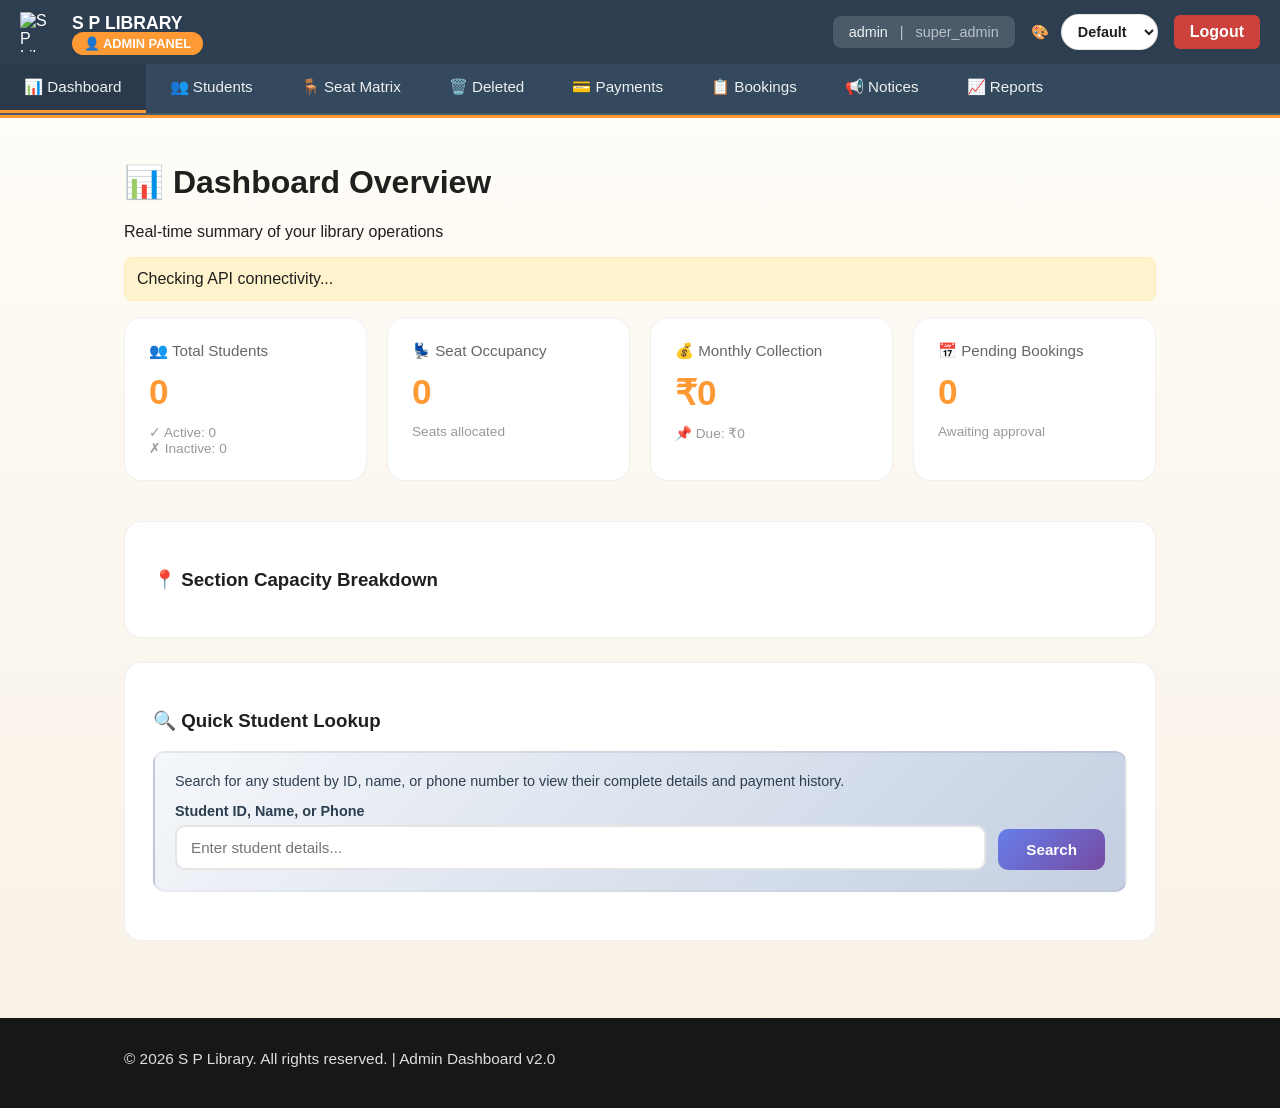
==== commit 23cf1692: "almost all function started seat matrix i s updating and then some defsult fetching wal problem rema" ====
--- a/admin-dashboard.html
+++ b/admin-dashboard.html
@@ -36,18 +36,28 @@
         .filter-group { display: flex; gap: 8px; align-items: center; }
         .filter-label { font-size: 0.9rem; font-weight: 600; color: #666; }
         .seat-matrix-controls { display: flex; flex-wrap: wrap; gap: 12px; margin-bottom: 16px; align-items: center; }
-        .seat-matrix-grid { display: grid; grid-template-columns: repeat(auto-fit, minmax(140px, 1fr)); gap: 12px; }
-        .seat-box { border: 1px solid rgba(0,0,0,0.08); border-radius: 12px; padding: 12px; min-height: 128px; display: flex; flex-direction: column; justify-content: space-between; background: #fff; box-shadow: 0 2px 8px rgba(0,0,0,0.04); }
+        .seat-matrix-grid { display: grid; grid-template-columns: repeat(6, minmax(0, 1fr)); gap: 12px; }
+        .seat-box { border: 1px solid rgba(0,0,0,0.08); border-radius: 12px; padding: 12px; min-height: 128px; display: flex; flex-direction: column; justify-content: space-between; background: #fff; box-shadow: 0 2px 8px rgba(0,0,0,0.04); box-sizing:border-box; break-inside:avoid; page-break-inside:avoid; }
         .seat-box.reserved { border-color: #2e7d32; background: linear-gradient(135deg, rgba(76,175,80,0.16), rgba(76,175,80,0.08)); }
         .seat-box.empty { border-color: #c62828; background: linear-gradient(135deg, rgba(244,67,54,0.16), rgba(244,67,54,0.06)); }
+        .seat-box.shared, .seat-list-item.shared { border-color:#6a1b9a; background:linear-gradient(135deg,rgba(156,39,176,.18),rgba(103,58,183,.08)); }
+        .seat-box.shared { grid-column:span var(--seat-span, 2); min-height:150px; }
         .seat-box .seat-number { font-size: 1rem; font-weight: 700; margin-bottom: 6px; }
         .seat-box .seat-student { font-size: 0.9rem; font-weight: 600; margin-bottom: 4px; }
         .seat-box .seat-meta { font-size: 0.8rem; color: #666; }
-        .seat-box .seat-photo { width: 44px; height: 44px; border-radius: 50%; object-fit: cover; border: 2px solid rgba(255,255,255,0.8); margin-top: 8px; }
+        .seat-occupants { display:grid; grid-template-columns:repeat(var(--occupant-count, 1), minmax(0,1fr)); gap:8px; }
+        .seat-occupant { min-width:0; padding:6px; border-radius:8px; background:rgba(255,255,255,.48); }
+        .seat-box.shared .seat-occupant { border:1px solid rgba(106,27,154,.16); }
+        .seat-box .seat-photo { width:44px; height:44px; border-radius:50%; object-fit:cover; border:2px solid rgba(255,255,255,.8); display:block; margin:0 auto 6px; }
+        .seat-matrix-photos .seat-box { min-height:190px; }
+        .seat-matrix-photos .seat-photo { width:82px; height:82px; border-width:3px; }
+        .seat-matrix-photos .seat-list-item .seat-photo { width:72px; height:72px; }
         .seat-list { display: flex; flex-direction: column; gap: 10px; }
         .seat-list-item { border: 1px solid rgba(0,0,0,0.08); border-radius: 10px; padding: 12px; background: #fff; display: flex; gap: 12px; align-items: center; }
         .seat-list-item.reserved { border-color: #2e7d32; background: rgba(76,175,80,0.08); }
         .seat-list-item.empty { border-color: #c62828; background: rgba(244,67,54,0.08); }
+        @media (max-width: 1000px) { .seat-matrix-grid { grid-template-columns:repeat(4,minmax(0,1fr)); } }
+        @media (max-width: 640px) { .seat-matrix-grid { grid-template-columns:repeat(2,minmax(0,1fr)); } .seat-box.shared { grid-column:span 2; } .seat-occupants { grid-template-columns:repeat(2,minmax(0,1fr)); } }
         .filter-input, .filter-select { padding: 8px 12px; border: 1px solid rgba(0,0,0,0.12); border-radius: 6px; font-size: 0.85rem; }
         .filter-input { min-width: 180px; }
         .filter-select { min-width: 120px; }
@@ -97,6 +107,12 @@
             .badge { border: 1px solid #999; }
             .tab-content { page-break-inside: avoid; }
             body { font-family: Arial, sans-serif; font-size: 12px; color: #000; }
+            .seat-matrix-grid { grid-template-columns:repeat(6,minmax(0,1fr)); gap:6px; }
+            .seat-box { min-height:92px; padding:7px; break-inside:avoid; page-break-inside:avoid; }
+            .seat-box.shared { grid-column:span var(--seat-span,2); }
+            .seat-box .seat-number { font-size:11px; }
+            .seat-box .seat-student, .seat-box .seat-meta { font-size:9px; }
+            .seat-matrix-photos .seat-photo { width:48px; height:48px; }
         }
         @media (max-width: 768px) { 
             .admin-nav-tabs { flex-wrap: wrap; }
@@ -263,8 +279,16 @@
                                     <input type="date" id="student-dob">
                                 </div>
                                 <div class="form-row">
-                                    <label>Date of Joining</label>
-                                    <input type="date" id="student-join-date">
+                                    <label>Date of Joining *</label>
+                                    <input type="date" id="student-join-date" required>
+                                </div>
+                                <div class="form-row">
+                                    <label>Monthly Fee (₹) *</label>
+                                    <input type="number" id="student-monthly-fee" min="0" step="0.01" required>
+                                </div>
+                                <div class="form-row">
+                                    <label>Next Due Date</label>
+                                    <input type="date" id="student-next-due-date">
                                 </div>
                                 <div class="form-row">
                                     <label>Address</label>
@@ -366,6 +390,8 @@
                                         <option value="">All</option>
                                         <option value="Paid">Paid</option>
                                         <option value="Due">Due</option>
+                                        <option value="Partial">Partial</option>
+                                        <option value="Advance">Advance</option>
                                         <option value="Not Paid">Not Paid</option>
                                     </select>
                                 </div>
@@ -375,16 +401,17 @@
                                 <button class="btn-small btn-secondary" onclick="toggleStudentPhotos()" id="toggle-photos-btn">🖼️ Show Photos</button>
                             </div>
 
-                            <div id="students-container">
-                                <table class="data-table">
+                            <div id="students-container" style="overflow-x:auto;">
+                                <table class="data-table" style="min-width:760px;">
                                     <thead>
                                         <tr>
+                                            <th onclick="sortStudents('id')">ID <span class="sort-indicator">↕️</span></th>
+                                            <th id="students-photo-heading" style="display:none;width:58px;min-width:58px;cursor:default;">Photo</th>
                                             <th onclick="sortStudents('studentName')">Name <span class="sort-indicator">↕️</span></th>
                                             <th onclick="sortStudents('phone')">Phone <span class="sort-indicator">↕️</span></th>
                                             <th onclick="sortStudents('currentSection')">Section <span class="sort-indicator">↕️</span></th>
                                             <th onclick="sortStudents('currentSeat')">Seat <span class="sort-indicator">↕️</span></th>
                                             <th onclick="sortStudents('status')">Status <span class="sort-indicator">↕️</span></th>
-                                            <th onclick="sortStudents('paymentStatus')">Payment <span class="sort-indicator">↕️</span></th>
                                             <th>Actions</th>
                                         </tr>
                                     </thead>
@@ -472,6 +499,7 @@
                                     </select>
                                 </div>
                                 <button class="btn-filter" onclick="applyPaymentFilters()">Apply</button>
+                                <button class="btn-small btn-secondary" onclick="showDueList()">Due List</button>
                                 <button class="btn-export" onclick="exportPaymentsData()">📥 Export</button>
                                 <button class="btn-print" onclick="printCurrentView('payments')">🖨️ Print</button>
                             </div>
@@ -479,16 +507,21 @@
                             <table class="data-table">
                                 <thead>
                                     <tr>
+                                        <th onclick="sortPayments('studentId')">ID <span class="sort-indicator">↕️</span></th>
+                                        <th onclick="sortPayments('currentSeat')">Seat <span class="sort-indicator">↕️</span></th>
+                                        <th onclick="sortPayments('year')">Paid Month <span class="sort-indicator">↕️</span></th>
                                         <th onclick="sortPayments('studentName')">Student <span class="sort-indicator">↕️</span></th>
                                         <th onclick="sortPayments('paymentDate')">Date <span class="sort-indicator">↕️</span></th>
                                         <th onclick="sortPayments('amount')">Amount <span class="sort-indicator">↕️</span></th>
                                         <th onclick="sortPayments('paidAmount')">Paid <span class="sort-indicator">↕️</span></th>
+                                        <th>Due</th>
                                         <th onclick="sortPayments('mode')">Mode <span class="sort-indicator">↕️</span></th>
                                         <th onclick="sortPayments('paymentStatus')">Status <span class="sort-indicator">↕️</span></th>
                                     </tr>
                                 </thead>
                                 <tbody id="payments-tbody"></tbody>
                             </table>
+                            <div id="due-list-container" style="display:none;margin-top:20px;"></div>
                         </div>
                     </div>
                     <div>
@@ -505,12 +538,45 @@
                             <h4 style="margin-top: 24px;">Quick Record</h4>
                             <form id="payment-form">
                                 <div class="form-row">
-                                    <label>Student ID / Name</label>
-                                    <input type="text" id="pay-student" placeholder="Student ID or Name" required>
+                                    <label>Student ID *</label>
+                                    <div style="display:flex;gap:8px;">
+                                        <input type="text" id="pay-student" placeholder="Enter Student ID" required style="flex:1;">
+                                        <button type="button" id="pay-lookup-student" class="btn-small btn-secondary">Find</button>
+                                        <button type="button" id="pay-show-photo" class="btn-small btn-secondary" disabled>Photo</button>
+                                    </div>
+                                </div>
+                                <div style="display:grid;grid-template-columns:1fr 1fr;gap:10px;padding:12px;background:rgba(102,126,234,0.08);border-radius:8px;margin-bottom:12px;">
+                                    <div><small>Student Name</small><strong id="pay-student-name" style="display:block;">—</strong></div>
+                                    <div><small>Father / Guardian</small><strong id="pay-father-name" style="display:block;">—</strong></div>
+                                    <div><small>Joining Date</small><strong id="pay-joining-date" style="display:block;">—</strong></div>
+                                    <div><small>Seat</small><strong id="pay-seat-number" style="display:block;">—</strong></div>
+                                </div>
+                                <div id="pay-photo-container" style="display:none;text-align:center;margin:-4px 0 12px;"></div>
+                                <div class="form-row">
+                                    <label>Payment Month & Year *</label>
+                                    <div style="display:grid;grid-template-columns:1fr 1fr;gap:8px;">
+                                        <select id="pay-month" required>
+                                            <option value="1">January</option><option value="2">February</option><option value="3">March</option><option value="4">April</option><option value="5">May</option><option value="6">June</option><option value="7">July</option><option value="8">August</option><option value="9">September</option><option value="10">October</option><option value="11">November</option><option value="12">December</option>
+                                        </select>
+                                        <input type="number" id="pay-year" min="2020" step="1" required>
+                                    </div>
+                                </div>
+                                <div class="form-row">
+                                    <label>Payment Collection Date *</label>
+                                    <input type="date" id="pay-collection-date" required>
                                 </div>
                                 <div class="form-row">
                                     <label>Amount Paid (₹)</label>
-                                    <input type="number" id="pay-amount" placeholder="Amount" min="0" required>
+                                    <input type="number" id="pay-amount" placeholder="Amount paid" min="0" step="0.01" required>
+                                </div>
+                                <div class="form-row">
+                                    <label>Due After Payment (₹)</label>
+                                    <input type="number" id="pay-due" min="0" step="0.01" placeholder="Enter remaining due manually" required>
+                                    <small id="pay-due-note" style="display:block;margin-top:4px;color:#666;">Enter 0 for a full payment, or the remaining amount for a partial payment.</small>
+                                </div>
+                                <div class="form-row">
+                                    <label>Next Due Date</label>
+                                    <input type="date" id="pay-next-due-date">
                                 </div>
                                 <div class="form-row">
                                     <label>Payment Mode</label>
@@ -521,6 +587,14 @@
                                         <option value="UPI">UPI</option>
                                         <option value="Bank">Bank Transfer</option>
                                     </select>
+                                </div>
+                                <div class="form-row">
+                                    <label>Received By</label>
+                                    <input type="text" id="pay-received-by" placeholder="Staff/admin name">
+                                </div>
+                                <div class="form-row">
+                                    <label>Remarks</label>
+                                    <textarea id="pay-remarks" placeholder="Optional payment note"></textarea>
                                 </div>
                                 <button type="submit" class="btn-small btn-primary" style="width:100%;">Record Payment</button>
                             </form>
@@ -640,6 +714,8 @@
                                 <option value="D">Section D</option>
                             </select>
                         </div>
+                        <button class="btn-small btn-secondary" id="seat-matrix-photo-btn" onclick="toggleSeatMatrixPhotos()">🖼️ Show Photos</button>
+                        <button class="btn-print" onclick="printSeatMatrix()">🖨️ Print Seat Matrix</button>
                     </div>
                     <div id="seat-matrix-container"></div>
                 </div>
@@ -687,9 +763,42 @@
         </div>
     </main>
 
+    <!-- Edit Student Modal -->
+    <div id="edit-student-modal" class="modal" style="display:none;position:fixed;inset:0;background:rgba(0,0,0,.55);align-items:flex-start;justify-content:center;z-index:1500;overflow-y:auto;padding:20px;box-sizing:border-box">
+        <div class="modal-card" style="background:#fff;border-radius:16px;padding:24px;max-width:900px;width:95%;max-height:calc(100vh - 40px);overflow-y:auto;box-sizing:border-box;margin:0">
+            <div style="display:flex;justify-content:space-between;align-items:center;margin-bottom:18px"><h2 style="margin:0">Edit Student</h2><button type="button" id="edit-student-close" style="border:0;background:none;font-size:28px;cursor:pointer">&times;</button></div>
+            <form id="edit-student-form">
+                <div style="display:grid;grid-template-columns:repeat(auto-fit,minmax(210px,1fr));gap:12px">
+                    <div class="form-row"><label>Student ID</label><input id="edit-id" readonly></div>
+                    <div class="form-row"><label>Name *</label><input id="edit-name" required></div>
+                    <div class="form-row"><label>Phone</label><input id="edit-phone"></div>
+                    <div class="form-row"><label>Aadhaar</label><input id="edit-adhar"></div>
+                    <div class="form-row"><label>Email</label><input id="edit-email" type="email"></div>
+                    <div class="form-row"><label>Father / Guardian</label><input id="edit-father"></div>
+                    <div class="form-row"><label>Parent Phone</label><input id="edit-parent-phone"></div>
+                    <div class="form-row"><label>Gender</label><select id="edit-gender"><option value="">Select</option><option>Male</option><option>Female</option><option>Other</option></select></div>
+                    <div class="form-row"><label>Date of Birth</label><input id="edit-dob" type="date"></div>
+                    <div class="form-row"><label>Joining Date *</label><input id="edit-join-date" type="date" required></div>
+                    <div class="form-row"><label>Monthly Fee *</label><input id="edit-monthly-fee" type="number" min="0" step=".01" required></div>
+                    <div class="form-row"><label>Next Due Date</label><input id="edit-next-due-date" type="date"></div>
+                    <div class="form-row"><label>Section *</label><select id="edit-section" required><option value="A">Section A</option><option value="B">Section B</option><option value="C">Section C</option><option value="D">Section D</option></select></div>
+                    <div class="form-row"><label>Seat *</label><input id="edit-seat" required></div>
+                    <div class="form-row"><label>Seat Type</label><select id="edit-seat-type"><option value="Fixed">Fixed</option><option value="Flexible">Flexible</option></select></div>
+                    <div class="form-row"><label>Status</label><select id="edit-status"><option value="Active">Active</option><option value="Inactive">Inactive</option></select></div>
+                    <div class="form-row"><label>Payment Status</label><select id="edit-payment-status"><option value="Not Paid">Not Paid</option><option value="Due">Due</option><option value="Paid">Paid</option><option value="Advance">Advance</option></select></div>
+                    <div class="form-row"><label>Due Amount</label><input id="edit-due" type="number" min="0" step=".01"></div>
+                    <div class="form-row"><label>New Photo (optional)</label><input id="edit-photo" type="file" accept="image/*"></div>
+                </div>
+                <div class="form-row" style="margin-top:12px"><label>Address</label><textarea id="edit-address"></textarea></div>
+                <div class="form-row"><label>Exam Preparation</label><input id="edit-exam"></div>
+                <div style="display:flex;gap:10px;margin-top:18px"><button class="btn-small btn-primary" type="submit">Update Student</button><button class="btn-small btn-secondary" type="button" id="edit-student-cancel">Cancel</button></div>
+            </form>
+        </div>
+    </div>
+
     <!-- Student Detail Modal (Dashboard) -->
-    <div id="dashboard-student-detail-modal" class="modal" style="display:none;position:fixed;inset:0;background:rgba(0,0,0,0.5);align-items:center;justify-content:center;z-index:1300;overflow-y:auto">
-        <div class="modal-card" style="background:#fff;border-radius:16px;padding:28px;max-width:900px;width:95%;box-shadow:0 20px 60px rgba(0,0,0,0.3);margin:20px 0">
+    <div id="dashboard-student-detail-modal" class="modal" style="display:none;position:fixed;inset:0;background:rgba(0,0,0,0.5);align-items:flex-start;justify-content:center;z-index:1300;overflow-y:auto;padding:20px;box-sizing:border-box">
+        <div class="modal-card" style="background:#fff;border-radius:16px;padding:28px;max-width:900px;width:95%;max-height:calc(100vh - 40px);overflow-y:auto;box-sizing:border-box;box-shadow:0 20px 60px rgba(0,0,0,0.3);margin:0">
             <div style="display:flex;justify-content:space-between;align-items:center;margin-bottom:24px">
                 <h2 style="margin:0;color:#2c3e50">Student Details</h2>
                 <button type="button" id="dashboard-detail-modal-close" style="background:none;border:none;font-size:28px;cursor:pointer;color:#999">&times;</button>
